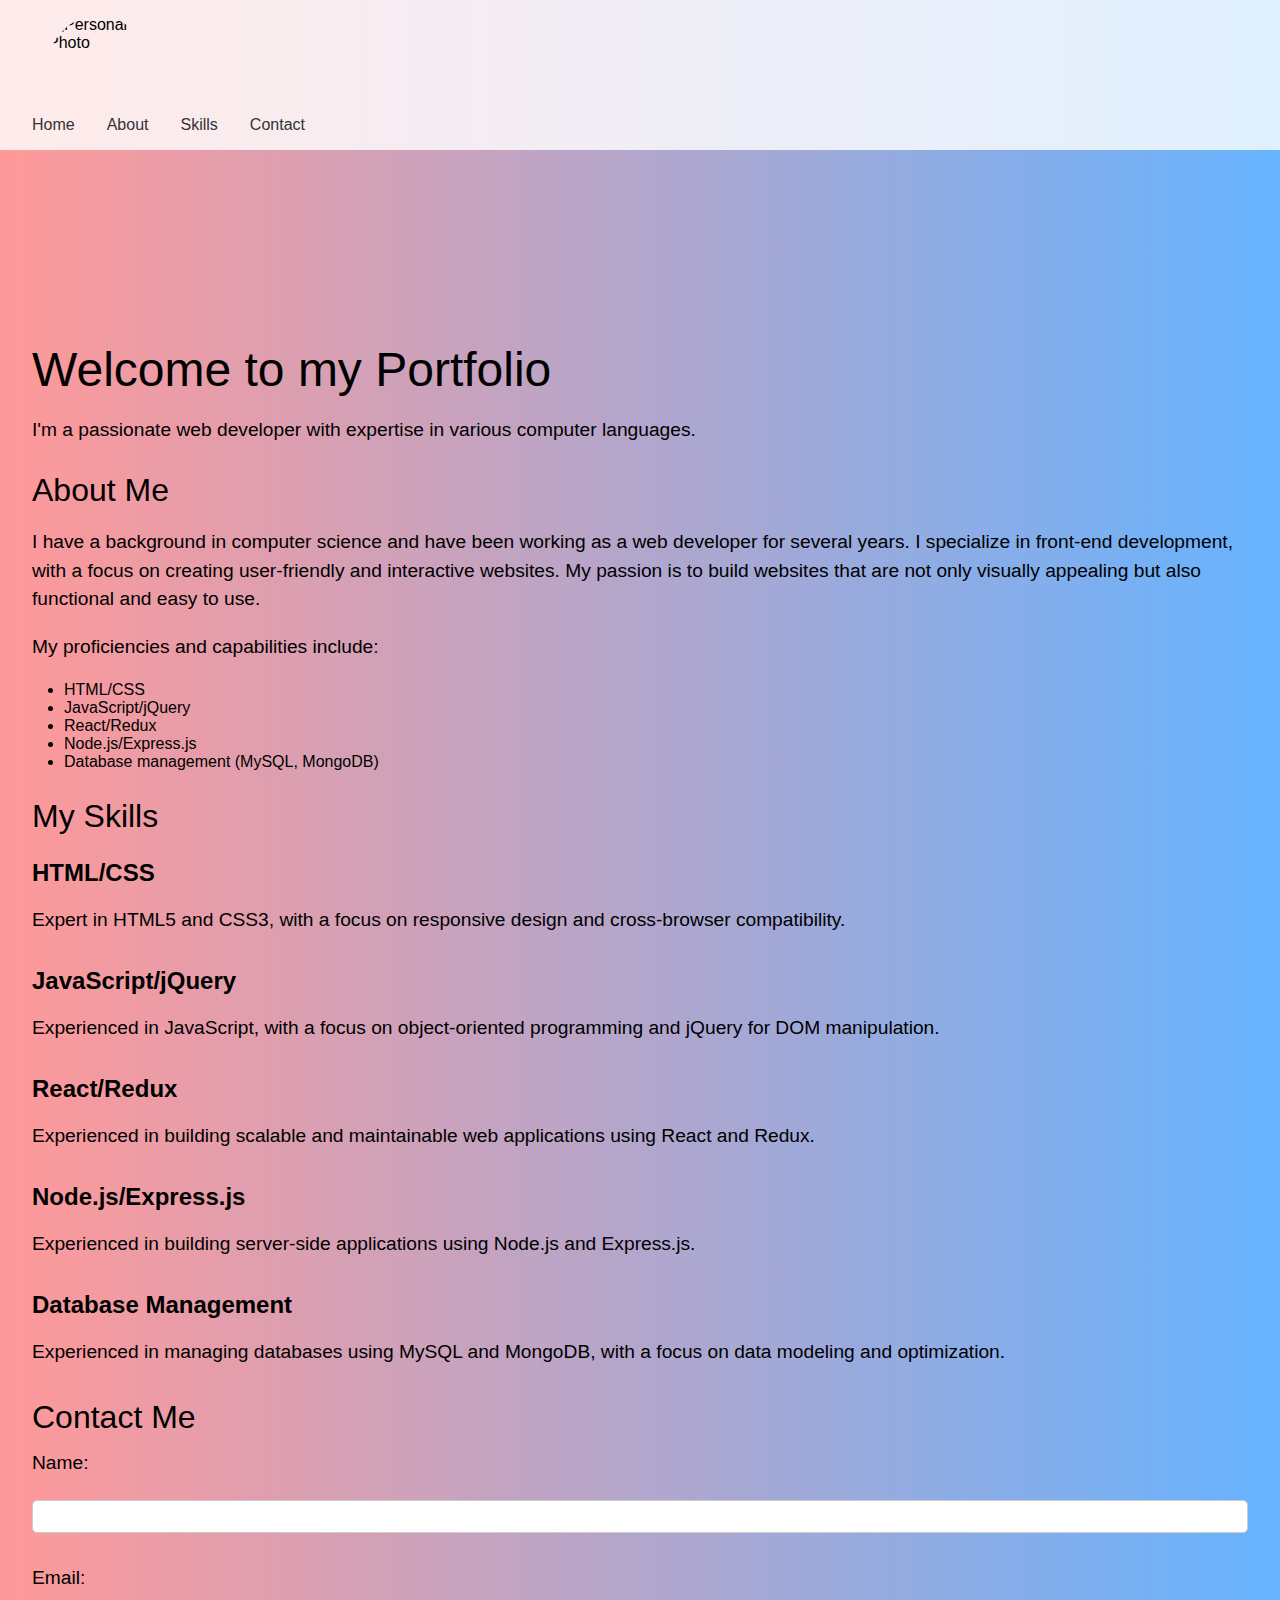
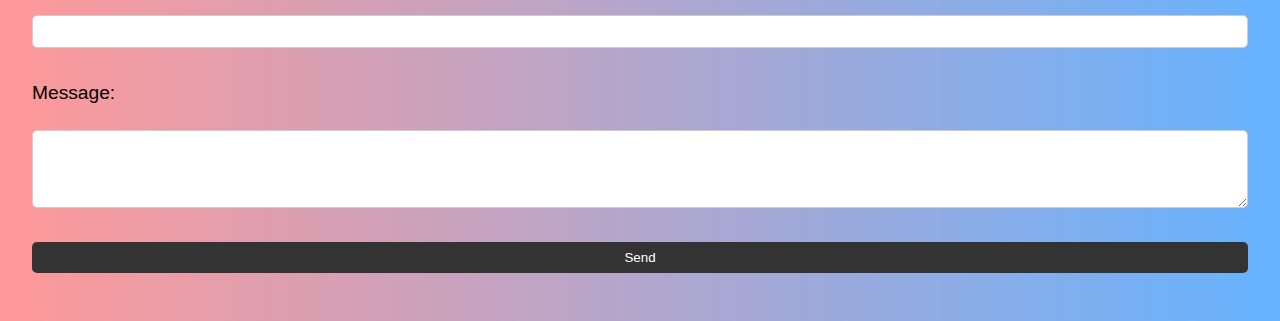
==== index.html @ 76483cc2 "Add files via upload" ====
<!-- <!DOCTYPE html>
<html lang="en">
<head>
    <meta charset="UTF-8">
    <meta name="viewport" content="width=device-width, initial-scale=1.0">
    <link rel="stylesheet" href="styles.css">
    <title>Portfolio</title>
</head>
<body>
    <header>
        <nav>
            <ul>
                <li><a href="#about">About</a></li>
                <li><a href="#portfolio">Portfolio</a></li>
                <li><a href="#skills">Skills</a></li>
                <li><a href="#contact">Contact</a></li>
            </ul>
        </nav>
    </header>
    <main>
        <section id="about">
            <h1>About Me</h1>
            <p>Hi, I'm Udita Singla, a software developer with a passion for creating visually appealing and user-friendly websites. I have experience in HTML, CSS, and JavaScript, and I'm always eager to learn new technologies.</p>
        </section>
        <section id="portfolio">
            <h1>Portfolio</h1>
            <div class="project">
                <img src="project1.jpg" alt="Project 1">
                <h2>Project 1</h2>
                <p>Description or case study for Project 1.</p>
            </div>
            <div class="project">
                <img src="project2.jpg" alt="Project 2">
                <h2>Project 2</h2>
                <p>Description or case study for Project 2.</p>
            </div>
            <div class="project">
                <img src="project3.jpg" alt="Project 3">
                <h2>Project 3</h2>
                <p>Description or case study for Project 3.</p>
            </div>
        </section>
        <section id="skills">
            <h1>Skills</h1>
            <ul>
                <li>HTML</li>
                <li>CSS</li>
                <li>JavaScript</li>
                <li>React</li>
                <li>Node.js</li>
            </ul>
        </section>
        <section id="contact">
            <h1>Contact</h1>
            <p>If you'd like to get in touch, feel free to send me an email singlaudita8@gmail.com or connect with me on LinkedIn.</p>
            <ul>
                <li><a href="mailto:john.doe@example.com">Email</a></li>
                <li><a href="https://www.linkedin.com/in/johndoe/">LinkedIn</a></li>
            </ul>
        </section>
    </main>
    <script src="scripts.js"></script>
</body>
</html> -->

<!DOCTYPE html>
<html lang="en">
<head>
    <meta charset="UTF-8">
    <meta name="viewport" content="width=device-width, initial-scale=1.0">
    <link rel="stylesheet" href="styles.css">
    <title>Portfolio</title>
</head>
<body>
    <header>
        <nav>
            <div class="logo">
                <img src="personal-photo.jpg" alt="Personal Photo">
            </div>
            <ul>
                <li><a href="#home">Home</a></li>
                <li><a href="#about">About</a></li>
                <li><a href="#skills">Skills</a></li>
                <li><a href="#contact">Contact</a></li>
            </ul>
        </nav>
    </header>
    <main>
        <section id="home">
            <h1>Welcome to my Portfolio</h1>
            <p>I'm a passionate web developer with expertise in various computer languages.</p>
        </section>
        <section id="about">
            <h2>About Me</h2>
            <p>I have a background in computer science and have been working as a web developer for several years. I specialize in front-end development, with a focus on creating user-friendly and interactive websites. My passion is to build websites that are not only visually appealing but also functional and easy to use.</p>
            <p>My proficiencies and capabilities include:</p>
            <ul>
                <li>HTML/CSS</li>
                <li>JavaScript/jQuery</li>
                <li>React/Redux</li>
                <li>Node.js/Express.js</li>
                <li>Database management (MySQL, MongoDB)</li>
            </ul>
        </section>
        <section id="skills">
            <h2>My Skills</h2>
            <div class="skill">
                <h3>HTML/CSS</h3>
                <p>Expert in HTML5 and CSS3, with a focus on responsive design and cross-browser compatibility.</p>
            </div>
            <div class="skill">
                <h3>JavaScript/jQuery</h3>
                <p>Experienced in JavaScript, with a focus on object-oriented programming and jQuery for DOM manipulation.</p>
            </div>
            <div class="skill">
                <h3>React/Redux</h3>
                <p>Experienced in building scalable and maintainable web applications using React and Redux.</p>
            </div>
            <div class="skill">
                <h3>Node.js/Express.js</h3>
                <p>Experienced in building server-side applications using Node.js and Express.js.</p>
            </div>
            <div class="skill">
                <h3>Database Management</h3>
                <p>Experienced in managing databases using MySQL and MongoDB, with a focus on data modeling and optimization.</p>
            </div>
        </section>
        <section id="contact">
            <h2>Contact Me</h2>
            <form action="mailto:youremail@example.com" method="post" enctype="text/plain">
                <label for="name">Name:</label><br>
                <input type="text" id="name" name="name" required><br>
                <label for="email">Email:</label><br>
                <input type="email" id="email" name="email" required><br>
                <label for="message">Message:</label><br>
                <textarea id="message" name="message" rows="4" cols="50" required></textarea><br>
                <input type="submit" value="Send">
            </form>
        </section>
    </main>
</body>
</html>

<!-- <!DOCTYPE html>
<html lang="en">
<head>
    <meta charset="UTF-8">
    <meta name="viewport" content="width=device-width, initial-scale=1.0">
    <link rel="stylesheet" href="styles.css">
    <title>Jigar Sable</title>
</head>
<body>
    <header>
        <div class="logo">
            <img src="jigar-sable.png" alt="Jigar Sable logo">
        </div>
        <nav>
            <ul>
                <li><a href="#home">Home</a></li>
                <li><a href="#about">About Me</a></li>
                <li><a href="#skills">Skills</a></li>
                <li><a href="#education">Education</a></li>
                <li><a href="#work">Work Experience</a></li>
                <li><a href="#contact">Contact</a></li>
            </ul>
        </nav>
    </header>
    <main>
        <section id="home">
            <h1>Hi There,</h1>
            <p>I'm Jigar Sable</p>
            <p>I Am Into Web Development</p>
        </section>
        <section id="about">
            <h2>About Me</h2>
            <p>I am a passionate web developer with a strong background in HTML, CSS, and JavaScript. I have experience building responsive and user-friendly websites for various clients.</p>
        </section>
        <section id="skills">
            <h2>Skills</h2>
            <ul>
                <li>HTML</li>
                <li>CSS</li>
                <li>JavaScript</li>
                <li>Responsive Design</li>
                <li>User Experience</li>
            </ul>
        </section>
        <section id="education">
            <h2>Education</h2>
            <p>Bachelor of Science in Computer Science, XYZ University</p>
        </section>
        <section id="work">
            <h2>Work Experience</h2>
            <p>Web Developer, ABC Company (2018-present)</p>
            <p>Freelance Web Developer (2016-2018)</p>
        </section>
        <section id="contact">
            <h2>Contact</h2>
            <p>Email: jigar.sable@gmail.com</p>
            <p>LinkedIn: linkedin.com/in/jigar-sable</p>
            <p>GitHub: github.com/jigarsable</p>
        </section>
    </main>
    <script src="scripts.js"></script>
</body>
</html> -->
---- styles.css ----
/* body {
    font-family: Arial, sans-serif;
    line-height: 1.6;
}

header {
    background-color: #333;
    padding: 1rem;
}

nav ul {
    list-style-type: none;
    padding: 0;
}

nav ul li {
    display: inline;
    margin-right: 1rem;
}

nav ul li a {
    color: white;
    text-decoration: none;
}

main {
    padding: 2rem;
}

h1 {
    font-size: 2rem;
}

.project {
    display: inline-block;
    margin: 1rem;
    padding: 1rem;
    border: 1px solid #333;
    border-radius: 5px;
    width: 300px;
}

.project img {
    width: 100%;
    height: auto;
}

.project h2 {
    font-size: 1.5rem;
    margin-top: 0.5rem;
}

.project p {
    margin-top: 0.5rem;
}

#skills ul {
    list-style-type: none;
    padding: 0;
}

#skills li {
    margin-bottom: 0.5rem;
}

#contact {
    margin-top: 2rem;
}

#contact ul {
    list-style-type: none;
    padding: 0;
}

#contact li {
    margin-bottom: 1rem;
}

#contact a {
    text-decoration: none;
}

@media screen and (max-width: 600px) {
    .project {
        width: 100%;
    }
} */
/* * {
    box-sizing: border-box;
}

body {
    margin: 0;
    font-family: Arial, sans-serif;
    background: linear-gradient(to right, #99fcff2f, #66b3ff);
}

header {
    background-color: rgba(76, 196, 150, 0.425);
    position: fixed;
    top: 0;
    left: 0;
    width: 100%;
    z-index: 100;
    display: flex;
    justify-content: space-between;
    align-items: center;
    padding: 1rem;
}

header .logo {
    width: 100px;
    height: 100px;
    border-radius: 50%;
    overflow: hidden;
    margin-left: 2rem;
}

header img {
    width: 100%;
    height: 100%;
    object-fit: cover;
}

header ul {
    display: flex;
    list-style-type: none;
    margin: 0;
    padding: 0;
}

header li {
    margin: 0 1rem;
}

header a {
    text-decoration: none;
    color: #333;
}

main {
    padding: 10rem 2rem 2rem 2rem;
}

main h1,
main h2 {
    font-weight: normal;
}

main h1 {
    font-size: 3rem;
    margin-bottom: 1rem;
}

main h2 {
    font-size: 2rem;
    margin-bottom: 1rem;
}

main p {
    font-size: 1.2rem;
    line-height: 1.5;
}

main ul {
    list-style-type: disc;
    padding-left: 2rem;
}

main .skill {
    margin-bottom: 2rem;
}

main .skill h3 {
    font-size: 1.5rem;
    margin-bottom: 0.5rem;
}

main form {
    display: flex;
    flex-direction: column;
}

main label {
    font-size: 1.2rem;
    margin-bottom: 0.5rem;
}

main input,
main textarea {
    padding: 0.5rem;
    border: 1px solid #ccc;
    border-radius: 5px;
    margin-bottom: 1rem;
}

main input[type="submit"] {
    background-color: #333;
    color: #fff;
    padding: 0.5rem;
    border: none;
    border-radius: 5px;
    cursor: pointer;
}

main input[type="submit"]:hover {
    background-color: #444;
}

@media screen and (max-width: 768px) {
    header {
        flex-direction: column;
        align-items: center;
    }

    header .logo {
        margin: 0;
    }

    header ul {
        flex-direction: column;
        margin-top: 1rem;
    }

    header li {
        margin: 0.5rem 0;
    }

    main {
        padding: 5rem 1rem 1rem 1rem;
    }

    main h1 {
        font-size: 2rem;
    }

    main h2 {
        font-size: 1.5rem;
    }
} */

* {
    box-sizing: border-box;
}

body {
    font-family: Arial, sans-serif;
    margin: 0;
    padding: 0;
    background: linear-gradient(to right, #ff9999, #66b3ff);
}

header {
    background-color: rgba(255, 255, 255, 0.8);
    display: flex;
    justify-content: space-between;
    align-items: center;
    padding: 1rem;
}

header .logo {
    width: 100px;
    height: 100px;
    border-radius: 50%;
    overflow: hidden;
    margin-left: 2rem;
}

header img {
    width: 100%;
    height: 100%;
    object-fit: cover;
}

header nav ul {
    display: flex;
    list-style-type: none;
    margin: 0;
    padding: 0;
}

header li {
    margin: 0 1rem;
}

header a {
    text-decoration: none;
    color: #333;
}

main {
    padding: 10rem 2rem 2rem 2rem;
}

main h1,
main h2 {
    font-weight: normal;
}

main h1 {
    font-size: 3rem;
    margin-bottom: 1rem;
}

main h2 {
    font-size: 2rem;
    margin-bottom: 1rem;
}

main p {
    font-size: 1.2rem;
    line-height: 1.5;
}

main ul {
    list-style-type: disc;
    padding-left: 2rem;
}

main .skill {
    margin-bottom: 2rem;
}

main .skill h3 {
    font-size: 1.5rem;
    margin-bottom: 0.5rem;
}

main form {
    display: flex;
    flex-direction: column;
}

main label {
    font-size: 1.2rem;
    margin-bottom: 0.5rem;
}

main input,
main textarea {
    padding: 0.5rem;
    border: 1px solid #ccc;
    border-radius: 5px;
    margin-bottom: 1rem;
}

main input[type="submit"] {
    background-color: #333;
    color: #fff;
    padding: 0.5rem;
    border: none;
    border-radius: 5px;
    cursor: pointer;
}

main input[type="submit"]:hover {
    background-color: #444;
}

@media screen and (max-width: 768px) {
    header {
        flex-direction: column;
        align-items: center;
    }

    header .logo {
        margin: 0;
    }

    header ul {
        flex-direction: column;
        margin-top: 1rem;
    }

    header li {
        margin: 0.5rem 0;
    }

    main {
        padding: 5rem 1rem 1rem 1rem;
    }

    main h1 {
        font-size: 2rem;
    }

    main h2 {
        font-size: 1.5rem;
    }
}
---- styles.css ----
/* body {
    font-family: Arial, sans-serif;
    line-height: 1.6;
}

header {
    background-color: #333;
    padding: 1rem;
}

nav ul {
    list-style-type: none;
    padding: 0;
}

nav ul li {
    display: inline;
    margin-right: 1rem;
}

nav ul li a {
    color: white;
    text-decoration: none;
}

main {
    padding: 2rem;
}

h1 {
    font-size: 2rem;
}

.project {
    display: inline-block;
    margin: 1rem;
    padding: 1rem;
    border: 1px solid #333;
    border-radius: 5px;
    width: 300px;
}

.project img {
    width: 100%;
    height: auto;
}

.project h2 {
    font-size: 1.5rem;
    margin-top: 0.5rem;
}

.project p {
    margin-top: 0.5rem;
}

#skills ul {
    list-style-type: none;
    padding: 0;
}

#skills li {
    margin-bottom: 0.5rem;
}

#contact {
    margin-top: 2rem;
}

#contact ul {
    list-style-type: none;
    padding: 0;
}

#contact li {
    margin-bottom: 1rem;
}

#contact a {
    text-decoration: none;
}

@media screen and (max-width: 600px) {
    .project {
        width: 100%;
    }
} */
/* * {
    box-sizing: border-box;
}

body {
    margin: 0;
    font-family: Arial, sans-serif;
    background: linear-gradient(to right, #99fcff2f, #66b3ff);
}

header {
    background-color: rgba(76, 196, 150, 0.425);
    position: fixed;
    top: 0;
    left: 0;
    width: 100%;
    z-index: 100;
    display: flex;
    justify-content: space-between;
    align-items: center;
    padding: 1rem;
}

header .logo {
    width: 100px;
    height: 100px;
    border-radius: 50%;
    overflow: hidden;
    margin-left: 2rem;
}

header img {
    width: 100%;
    height: 100%;
    object-fit: cover;
}

header ul {
    display: flex;
    list-style-type: none;
    margin: 0;
    padding: 0;
}

header li {
    margin: 0 1rem;
}

header a {
    text-decoration: none;
    color: #333;
}

main {
    padding: 10rem 2rem 2rem 2rem;
}

main h1,
main h2 {
    font-weight: normal;
}

main h1 {
    font-size: 3rem;
    margin-bottom: 1rem;
}

main h2 {
    font-size: 2rem;
    margin-bottom: 1rem;
}

main p {
    font-size: 1.2rem;
    line-height: 1.5;
}

main ul {
    list-style-type: disc;
    padding-left: 2rem;
}

main .skill {
    margin-bottom: 2rem;
}

main .skill h3 {
    font-size: 1.5rem;
    margin-bottom: 0.5rem;
}

main form {
    display: flex;
    flex-direction: column;
}

main label {
    font-size: 1.2rem;
    margin-bottom: 0.5rem;
}

main input,
main textarea {
    padding: 0.5rem;
    border: 1px solid #ccc;
    border-radius: 5px;
    margin-bottom: 1rem;
}

main input[type="submit"] {
    background-color: #333;
    color: #fff;
    padding: 0.5rem;
    border: none;
    border-radius: 5px;
    cursor: pointer;
}

main input[type="submit"]:hover {
    background-color: #444;
}

@media screen and (max-width: 768px) {
    header {
        flex-direction: column;
        align-items: center;
    }

    header .logo {
        margin: 0;
    }

    header ul {
        flex-direction: column;
        margin-top: 1rem;
    }

    header li {
        margin: 0.5rem 0;
    }

    main {
        padding: 5rem 1rem 1rem 1rem;
    }

    main h1 {
        font-size: 2rem;
    }

    main h2 {
        font-size: 1.5rem;
    }
} */

* {
    box-sizing: border-box;
}

body {
    font-family: Arial, sans-serif;
    margin: 0;
    padding: 0;
    background: linear-gradient(to right, #ff9999, #66b3ff);
}

header {
    background-color: rgba(255, 255, 255, 0.8);
    display: flex;
    justify-content: space-between;
    align-items: center;
    padding: 1rem;
}

header .logo {
    width: 100px;
    height: 100px;
    border-radius: 50%;
    overflow: hidden;
    margin-left: 2rem;
}

header img {
    width: 100%;
    height: 100%;
    object-fit: cover;
}

header nav ul {
    display: flex;
    list-style-type: none;
    margin: 0;
    padding: 0;
}

header li {
    margin: 0 1rem;
}

header a {
    text-decoration: none;
    color: #333;
}

main {
    padding: 10rem 2rem 2rem 2rem;
}

main h1,
main h2 {
    font-weight: normal;
}

main h1 {
    font-size: 3rem;
    margin-bottom: 1rem;
}

main h2 {
    font-size: 2rem;
    margin-bottom: 1rem;
}

main p {
    font-size: 1.2rem;
    line-height: 1.5;
}

main ul {
    list-style-type: disc;
    padding-left: 2rem;
}

main .skill {
    margin-bottom: 2rem;
}

main .skill h3 {
    font-size: 1.5rem;
    margin-bottom: 0.5rem;
}

main form {
    display: flex;
    flex-direction: column;
}

main label {
    font-size: 1.2rem;
    margin-bottom: 0.5rem;
}

main input,
main textarea {
    padding: 0.5rem;
    border: 1px solid #ccc;
    border-radius: 5px;
    margin-bottom: 1rem;
}

main input[type="submit"] {
    background-color: #333;
    color: #fff;
    padding: 0.5rem;
    border: none;
    border-radius: 5px;
    cursor: pointer;
}

main input[type="submit"]:hover {
    background-color: #444;
}

@media screen and (max-width: 768px) {
    header {
        flex-direction: column;
        align-items: center;
    }

    header .logo {
        margin: 0;
    }

    header ul {
        flex-direction: column;
        margin-top: 1rem;
    }

    header li {
        margin: 0.5rem 0;
    }

    main {
        padding: 5rem 1rem 1rem 1rem;
    }

    main h1 {
        font-size: 2rem;
    }

    main h2 {
        font-size: 1.5rem;
    }
}
---- styles.css ----
/* body {
    font-family: Arial, sans-serif;
    line-height: 1.6;
}

header {
    background-color: #333;
    padding: 1rem;
}

nav ul {
    list-style-type: none;
    padding: 0;
}

nav ul li {
    display: inline;
    margin-right: 1rem;
}

nav ul li a {
    color: white;
    text-decoration: none;
}

main {
    padding: 2rem;
}

h1 {
    font-size: 2rem;
}

.project {
    display: inline-block;
    margin: 1rem;
    padding: 1rem;
    border: 1px solid #333;
    border-radius: 5px;
    width: 300px;
}

.project img {
    width: 100%;
    height: auto;
}

.project h2 {
    font-size: 1.5rem;
    margin-top: 0.5rem;
}

.project p {
    margin-top: 0.5rem;
}

#skills ul {
    list-style-type: none;
    padding: 0;
}

#skills li {
    margin-bottom: 0.5rem;
}

#contact {
    margin-top: 2rem;
}

#contact ul {
    list-style-type: none;
    padding: 0;
}

#contact li {
    margin-bottom: 1rem;
}

#contact a {
    text-decoration: none;
}

@media screen and (max-width: 600px) {
    .project {
        width: 100%;
    }
} */
/* * {
    box-sizing: border-box;
}

body {
    margin: 0;
    font-family: Arial, sans-serif;
    background: linear-gradient(to right, #99fcff2f, #66b3ff);
}

header {
    background-color: rgba(76, 196, 150, 0.425);
    position: fixed;
    top: 0;
    left: 0;
    width: 100%;
    z-index: 100;
    display: flex;
    justify-content: space-between;
    align-items: center;
    padding: 1rem;
}

header .logo {
    width: 100px;
    height: 100px;
    border-radius: 50%;
    overflow: hidden;
    margin-left: 2rem;
}

header img {
    width: 100%;
    height: 100%;
    object-fit: cover;
}

header ul {
    display: flex;
    list-style-type: none;
    margin: 0;
    padding: 0;
}

header li {
    margin: 0 1rem;
}

header a {
    text-decoration: none;
    color: #333;
}

main {
    padding: 10rem 2rem 2rem 2rem;
}

main h1,
main h2 {
    font-weight: normal;
}

main h1 {
    font-size: 3rem;
    margin-bottom: 1rem;
}

main h2 {
    font-size: 2rem;
    margin-bottom: 1rem;
}

main p {
    font-size: 1.2rem;
    line-height: 1.5;
}

main ul {
    list-style-type: disc;
    padding-left: 2rem;
}

main .skill {
    margin-bottom: 2rem;
}

main .skill h3 {
    font-size: 1.5rem;
    margin-bottom: 0.5rem;
}

main form {
    display: flex;
    flex-direction: column;
}

main label {
    font-size: 1.2rem;
    margin-bottom: 0.5rem;
}

main input,
main textarea {
    padding: 0.5rem;
    border: 1px solid #ccc;
    border-radius: 5px;
    margin-bottom: 1rem;
}

main input[type="submit"] {
    background-color: #333;
    color: #fff;
    padding: 0.5rem;
    border: none;
    border-radius: 5px;
    cursor: pointer;
}

main input[type="submit"]:hover {
    background-color: #444;
}

@media screen and (max-width: 768px) {
    header {
        flex-direction: column;
        align-items: center;
    }

    header .logo {
        margin: 0;
    }

    header ul {
        flex-direction: column;
        margin-top: 1rem;
    }

    header li {
        margin: 0.5rem 0;
    }

    main {
        padding: 5rem 1rem 1rem 1rem;
    }

    main h1 {
        font-size: 2rem;
    }

    main h2 {
        font-size: 1.5rem;
    }
} */

* {
    box-sizing: border-box;
}

body {
    font-family: Arial, sans-serif;
    margin: 0;
    padding: 0;
    background: linear-gradient(to right, #ff9999, #66b3ff);
}

header {
    background-color: rgba(255, 255, 255, 0.8);
    display: flex;
    justify-content: space-between;
    align-items: center;
    padding: 1rem;
}

header .logo {
    width: 100px;
    height: 100px;
    border-radius: 50%;
    overflow: hidden;
    margin-left: 2rem;
}

header img {
    width: 100%;
    height: 100%;
    object-fit: cover;
}

header nav ul {
    display: flex;
    list-style-type: none;
    margin: 0;
    padding: 0;
}

header li {
    margin: 0 1rem;
}

header a {
    text-decoration: none;
    color: #333;
}

main {
    padding: 10rem 2rem 2rem 2rem;
}

main h1,
main h2 {
    font-weight: normal;
}

main h1 {
    font-size: 3rem;
    margin-bottom: 1rem;
}

main h2 {
    font-size: 2rem;
    margin-bottom: 1rem;
}

main p {
    font-size: 1.2rem;
    line-height: 1.5;
}

main ul {
    list-style-type: disc;
    padding-left: 2rem;
}

main .skill {
    margin-bottom: 2rem;
}

main .skill h3 {
    font-size: 1.5rem;
    margin-bottom: 0.5rem;
}

main form {
    display: flex;
    flex-direction: column;
}

main label {
    font-size: 1.2rem;
    margin-bottom: 0.5rem;
}

main input,
main textarea {
    padding: 0.5rem;
    border: 1px solid #ccc;
    border-radius: 5px;
    margin-bottom: 1rem;
}

main input[type="submit"] {
    background-color: #333;
    color: #fff;
    padding: 0.5rem;
    border: none;
    border-radius: 5px;
    cursor: pointer;
}

main input[type="submit"]:hover {
    background-color: #444;
}

@media screen and (max-width: 768px) {
    header {
        flex-direction: column;
        align-items: center;
    }

    header .logo {
        margin: 0;
    }

    header ul {
        flex-direction: column;
        margin-top: 1rem;
    }

    header li {
        margin: 0.5rem 0;
    }

    main {
        padding: 5rem 1rem 1rem 1rem;
    }

    main h1 {
        font-size: 2rem;
    }

    main h2 {
        font-size: 1.5rem;
    }
}
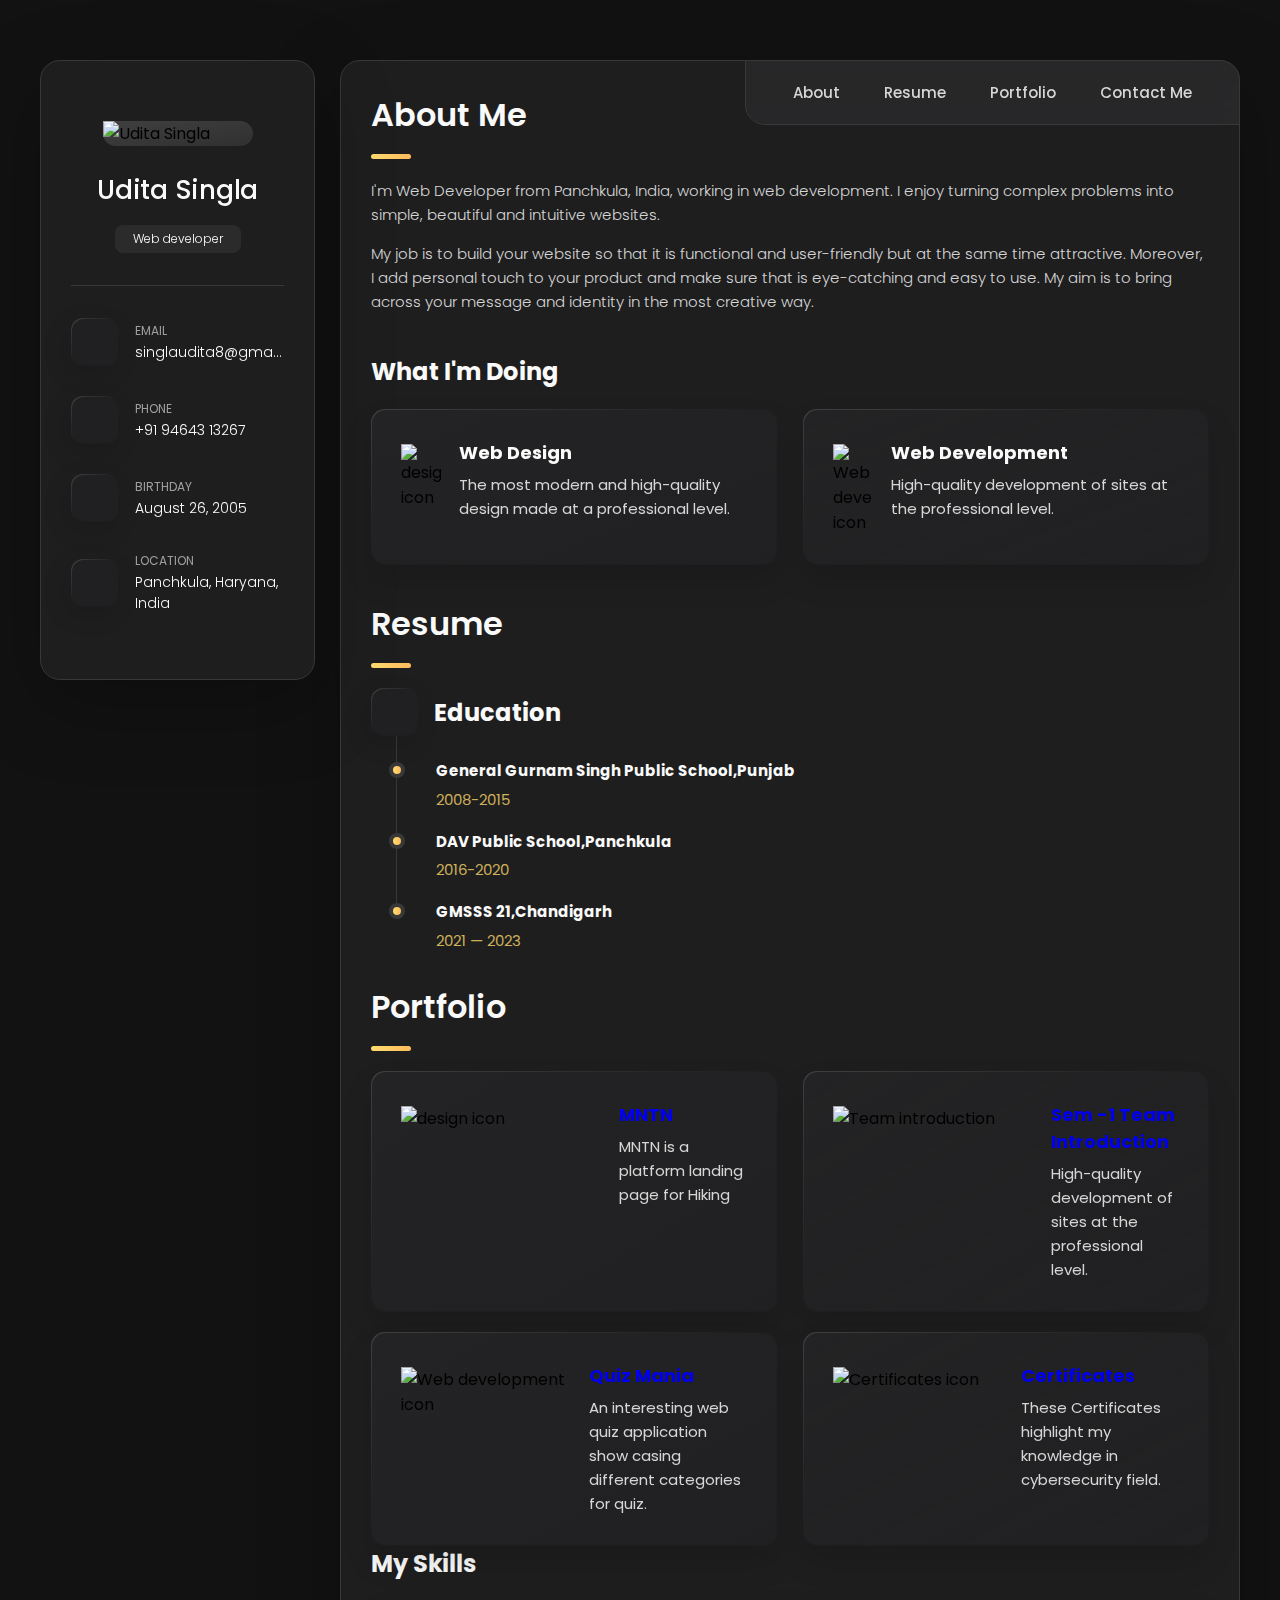
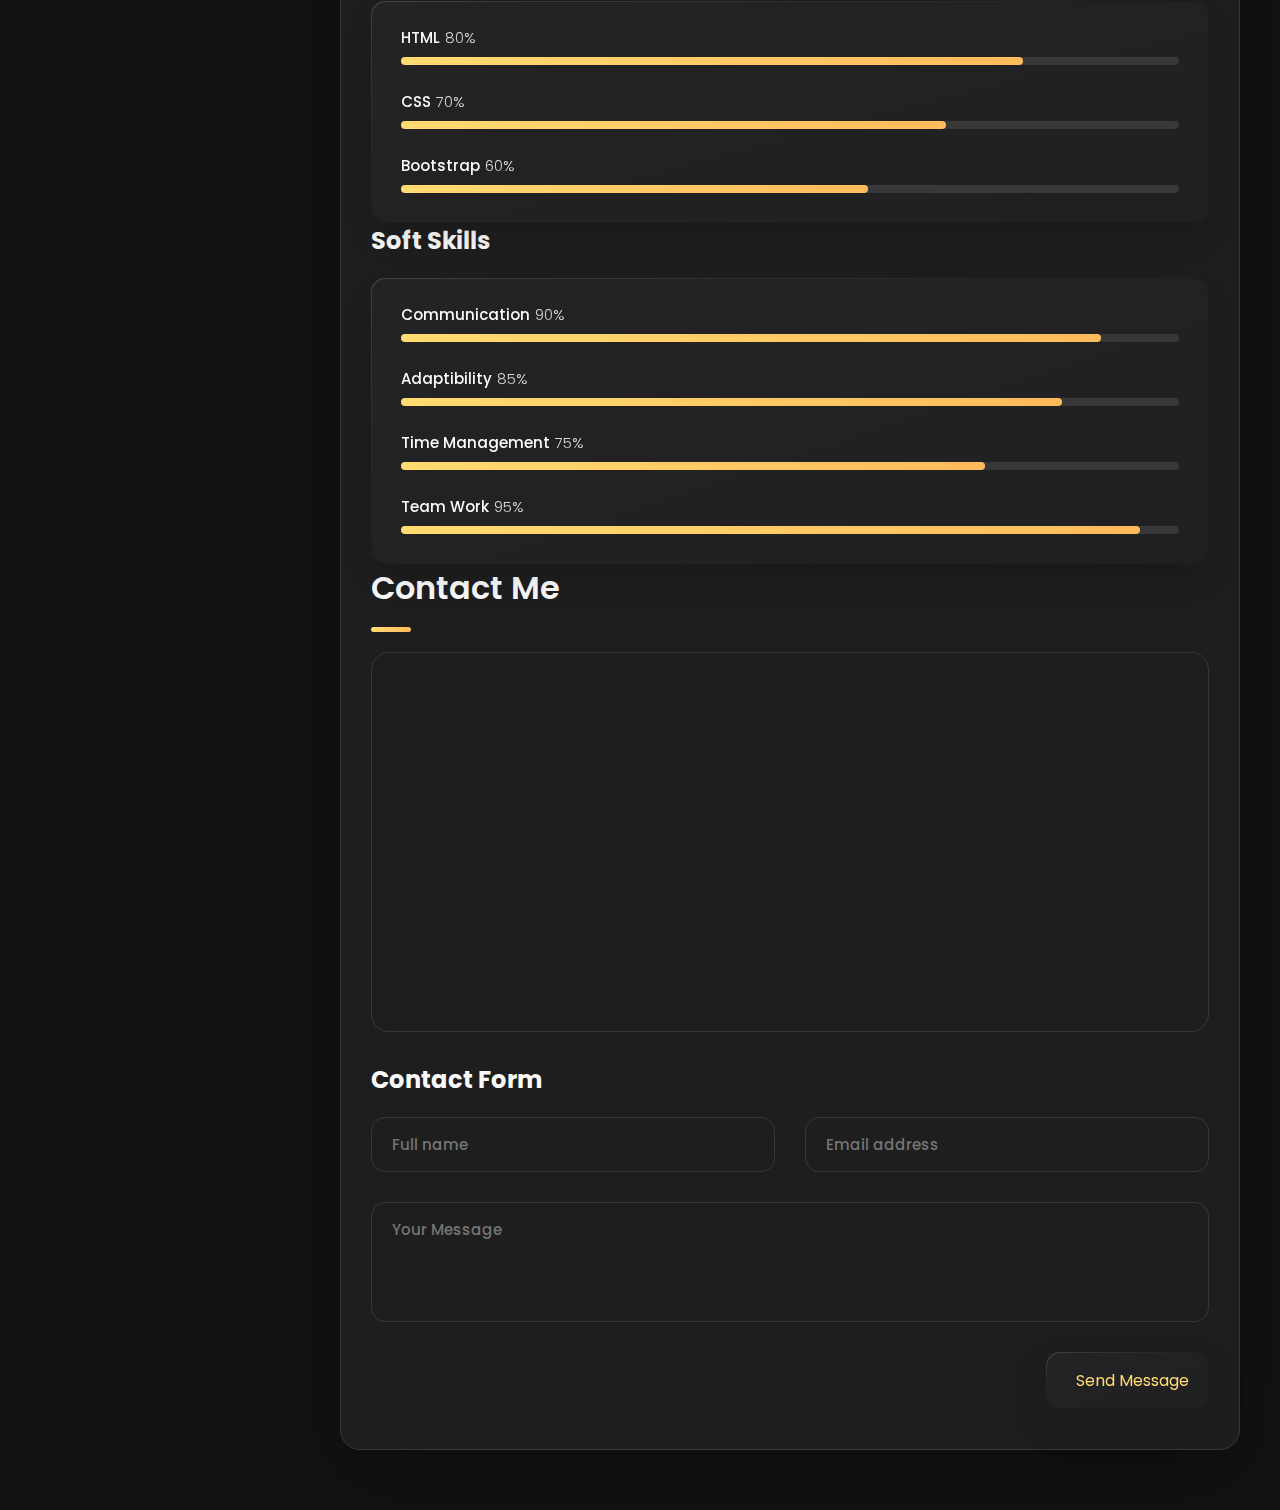
==== commit 35431b98: "Add files via upload" ====
--- a/index.html
+++ b/index.html
@@ -1,206 +1,584 @@
-<!-- <!DOCTYPE html>
+<!DOCTYPE html>
 <html lang="en">
+
 <head>
-    <meta charset="UTF-8">
-    <meta name="viewport" content="width=device-width, initial-scale=1.0">
-    <link rel="stylesheet" href="styles.css">
-    <title>Portfolio</title>
+  <meta charset="UTF-8">
+  <meta http-equiv="X-UA-Compatible" content="IE=edge">
+  <meta name="viewport" content="width=device-width, initial-scale=1.0">
+  <title>Personal Portfolio</title>
+
+  <!--
+    - favicon
+  -->
+  <link rel="shortcut icon" href="./assets/images/logo.ico" type="image/x-icon">
+
+  <!--
+    - custom css link
+  -->
+  <link rel="stylesheet" href="style.css">
+
+  <!--
+    - google font link
+  -->
+  <link rel="preconnect" href="https://fonts.googleapis.com">
+  <link rel="preconnect" href="https://fonts.gstatic.com" crossorigin>
+  <link href="https://fonts.googleapis.com/css2?family=Poppins:wght@300;400;500;600&display=swap" rel="stylesheet">
 </head>
+
 <body>
-    <header>
-        <nav>
-            <ul>
-                <li><a href="#about">About</a></li>
-                <li><a href="#portfolio">Portfolio</a></li>
-                <li><a href="#skills">Skills</a></li>
-                <li><a href="#contact">Contact</a></li>
-            </ul>
-        </nav>
-    </header>
-    <main>
-        <section id="about">
-            <h1>About Me</h1>
-            <p>Hi, I'm Udita Singla, a software developer with a passion for creating visually appealing and user-friendly websites. I have experience in HTML, CSS, and JavaScript, and I'm always eager to learn new technologies.</p>
+
+  <!--
+    - #MAIN
+  -->
+
+  <main>
+
+    <!--
+      - #SIDEBAR
+    -->
+
+    <aside class="sidebar" data-sidebar>
+
+      <div class="sidebar-info">
+
+        <figure class="avatar-box">
+          <img src="https://t3.ftcdn.net/jpg/06/17/13/26/360_F_617132669_YptvM7fIuczaUbYYpMe3VTLimwZwzlWf.jpg" alt="Udita Singla" width="80">
+        </figure>
+
+        <div class="info-content">
+          <h1 class="name" title="Udita Singla">Udita Singla</h1>
+
+          <p class="title">Web developer</p>
+        </div>
+
+        <button class="info_more-btn" data-sidebar-btn>
+          <span>Show Contacts</span>
+
+          <ion-icon name="chevron-down"></ion-icon>
+        </button>
+
+      </div>
+
+      <div class="sidebar-info_more">
+
+        <div class="separator"></div>
+
+        <ul class="contacts-list">
+
+          <li class="contact-item">
+
+            <div class="icon-box">
+              <ion-icon name="mail-outline"></ion-icon>
+            </div>
+
+            <div class="contact-info">
+              <p class="contact-title">Email</p>
+
+              <a href="mailto:richard@example.com" class="contact-link">singlaudita8@gmail.com</a>
+            </div>
+
+          </li>
+
+          <li class="contact-item">
+
+            <div class="icon-box">
+              <ion-icon name="phone-portrait-outline"></ion-icon>
+            </div>
+
+            <div class="contact-info">
+              <p class="contact-title">Phone</p>
+
+              <a href="tel:+91 9464313267" class="contact-link">+91 94643 13267</a>
+            </div>
+
+          </li>
+
+          <li class="contact-item">
+
+            <div class="icon-box">
+              <ion-icon name="calendar-outline"></ion-icon>
+            </div>
+
+            <div class="contact-info">
+              <p class="contact-title">Birthday</p>
+
+              <time datetime="1982-06-23">August 26, 2005</time>
+            </div>
+
+          </li>
+
+          <li class="contact-item">
+
+            <div class="icon-box">
+              <ion-icon name="location-outline"></ion-icon>
+            </div>
+
+            <div class="contact-info">
+              <p class="contact-title">Location</p>
+
+              <address>Panchkula, Haryana, India</address>
+            </div>
+
+          </li>
+
+        </ul>
+
+        <div class="separator"></div>
+
+        <ul class="social-list">
+
+          <li class="social-item">
+            <a href="#" class="https://www.linkedin.com/in/udita-singla-48b843248/" class="social-link">
+              <ion-icon name="logo-linkedin"></ion-icon>
+            </a>
+          </li>
+
+          <li class="social-item">
+            <a href="https://github.com/Udiita26" class="social-link">
+              <ion-icon name="logo-github"></ion-icon>
+            </a>
+          </li>
+
+          <li class="social-item">
+            <a href="#" class="https://www.instagram.com/singlaudita/" class="social-link">
+              <ion-icon name="logo-instagram"></ion-icon>
+            </a>
+          </li>
+
+        </ul>
+
+      </div>
+
+    </aside>
+
+
+
+
+
+    <!--
+      - #main-content
+    -->
+
+    <div class="main-content">
+
+      <!--
+        - #NAVBAR
+      -->
+
+      <nav class="navbar">
+
+        <ul class="navbar-list">
+
+          <li class="navbar-item">
+            <a href="#about"><button class="navbar-link "  data-nav-link active>About</button></a>
+          </li>
+
+          <li class="navbar-item">
+            <a href="#resume"><button class="navbar-link"  data-nav-link active>Resume</button></a>
+          </li>
+
+          <li class="navbar-item">
+            <a href="#portfolio"> <button class="navbar-link" data-nav-link active>Portfolio</button></a>
+          </li>
+
+          
+
+          <li class="navbar-item">
+           <a href="./contact.html" class="navbar-link" target="_blank" >Contact Me
+            
+            </a>
+
+          </li>
+
+        </ul>
+
+      </nav>
+
+
+
+
+
+      <!--
+        - #ABOUT
+      -->
+
+      <article class="about  active" data-page="about">
+
+        <header>
+          <h2 class="h2 article-title"  id="about">About me</h2>
+        </header>
+
+        <section class="about-text">
+          <p>
+
+            I'm Web Developer from Panchkula, India, working in web development. 
+            I enjoy 
+            turning complex problems into simple, beautiful and intuitive websites.
+
+
+          </p>
+
+          <p>
+            My job is to build your website so that it is functional and user-friendly but at the same time attractive.
+            Moreover, I
+            add personal touch to your product and make sure that is eye-catching and easy to use. My aim is to bring
+            across your
+            message and identity in the most creative way. 
+          </p>
         </section>
-        <section id="portfolio">
-            <h1>Portfolio</h1>
-            <div class="project">
-                <img src="project1.jpg" alt="Project 1">
-                <h2>Project 1</h2>
-                <p>Description or case study for Project 1.</p>
-            </div>
-            <div class="project">
-                <img src="project2.jpg" alt="Project 2">
-                <h2>Project 2</h2>
-                <p>Description or case study for Project 2.</p>
-            </div>
-            <div class="project">
-                <img src="project3.jpg" alt="Project 3">
-                <h2>Project 3</h2>
-                <p>Description or case study for Project 3.</p>
-            </div>
+
+
+        <!--
+          - service
+        -->
+
+        <section class="service">
+
+          <h3 class="h3 service-title">What i'm doing</h3>
+
+          <ul class="service-list">
+
+            <li class="service-item">
+
+              <div class="service-icon-box">
+                <img src="https://raw.githubusercontent.com/codewithsadee/vcard-personal-portfolio/c0d7270ebdbd35509e7d65fa5846449f94e2c81d/assets/images/icon-design.svg
+                " alt="design icon" width="40">
+              </div>
+
+              <div class="service-content-box">
+                <h4 class="h4 service-item-title">Web design</h4>
+
+                <p class="service-item-text">
+                  The most modern and high-quality design made at a professional level.
+                </p>
+              </div>
+
+            </li>
+
+            <li class="service-item">
+
+              <div class="service-icon-box">
+                <img src="https://raw.githubusercontent.com/codewithsadee/vcard-personal-portfolio/c0d7270ebdbd35509e7d65fa5846449f94e2c81d/assets/images/icon-dev.svg" alt="Web development icon" width="40">
+              </div>
+
+              <div class="service-content-box">
+                <h4 class="h4 service-item-title">Web development</h4>
+
+                <p class="service-item-text">
+                  High-quality development of sites at the professional level.
+                </p>
+              </div>
+
+            </li>
+
+         
+
+
+          </ul>
+
         </section>
-        <section id="skills">
-            <h1>Skills</h1>
-            <ul>
-                <li>HTML</li>
-                <li>CSS</li>
-                <li>JavaScript</li>
-                <li>React</li>
-                <li>Node.js</li>
+
+
+        <!-- Resume -->
+            <header>
+              <h2 class="h2 article-title" id="resume">Resume</h2>
+            </header>
+    
+            <section class="timeline" >
+    
+              <div class="title-wrapper">
+                <div class="icon-box">
+                  <ion-icon name="book-outline"></ion-icon>
+                </div>
+    
+                <h3 class="h3">Education</h3>
+              </div>
+    
+              <ol class="timeline-list">
+    
+                <li class="timeline-item">
+    
+                  <h4 class="h4 timeline-item-title">General Gurnam Singh Public School,Punjab
+                  </h4>
+    
+                  <span>2008-2015</span>
+    
+                  
+    
+                </li>
+    
+                <li class="timeline-item">
+    
+                  <h4 class="h4 timeline-item-title">DAV Public School,Panchkula
+                  </h4>
+    
+                  <span>2016-2020</span>
+    
+                
+    
+                </li>
+    
+                <li class="timeline-item">
+    
+                  <h4 class="h4 timeline-item-title">GMSSS 21,Chandigarh</h4>
+    
+                  <span>2021 — 2023</span>
+    
+                 
+    
+                </li>
+    
+              </ol>
+            </section> 
+    
+
+         
+            <header>
+              <h2 class="h2 article-title" id="portfolio">Portfolio</h2>
+            </header>
+          <ul class="service-list">
+
+            <li class="service-item">
+
+              <div class="service-icon-box">
+                <img src="https://www.creativefabrica.com/wp-content/uploads/2021/03/20/Mountain-logo-Design-Graphics-9785421-1.png" alt="design icon" width="200">
+              </div>
+
+              <div class="service-content-box">
+                <h4 class="h4 service-item-title"><a href="./projects/MNTN/MNTN.html">MNTN</a></h4>
+
+                <p class="service-item-text">
+                  MNTN is a platform landing page for Hiking
+                </p>
+              </div>
+
+            </li>
+
+            <li class="service-item">
+
+              <div class="service-icon-box">
+                <img src="https://media.istockphoto.com/id/1178358986/vector/meet-the-team-concept-diverse-business-men-women.jpg?s=612x612&w=0&k=20&c=uo3iuSSxYwjrAIePU5QrPMEEBYDo49xVJZOhWOV2Ej8=" alt="Team introduction" width="200">
+              </div>
+
+              <div class="service-content-box">
+                <h4 class="h4 service-item-title"><a href="./projects/fee project (1 sem)/home.html">sem -1 Team introduction</a></h4>
+
+                <p class="service-item-text">
+                  High-quality development of sites at the professional level.
+                </p>
+              </div>
+
+            </li>
+
+            <li class="service-item">
+
+              <div class="service-icon-box">
+                <img src="https://t4.ftcdn.net/jpg/03/32/68/71/360_F_332687153_gmsohq86koOEWFYlYSI3N6xzb1zIcG88.jpg" alt="Web development icon" width="170">
+              </div>
+
+              <div class="service-content-box">
+                <h4 class="h4 service-item-title"><a href="./projects/fee project (1 sem)/1stpg.html">Quiz mania</a></h4>
+
+                <p class="service-item-text">
+                  An interesting web quiz application show casing different categories for quiz.
+                </p>
+              </div>
+
+            </li>
+            <li class="service-item">
+
+              <div class="service-icon-box">
+                <img src="https://i.pinimg.com/originals/0f/7a/58/0f7a5869805a775d9c6d9a0c869aff44.png" alt="Certificates  icon" width="170">
+              </div>
+
+              <div class="service-content-box">
+                <h4 class="h4 service-item-title"><a href="certificates.pdf">Certificates</a></h4>
+
+                <p class="service-item-text">
+                  These Certificates highlight my knowledge in cybersecurity field.
+                </p>
+              </div>
+
+            </li>
+
+
+          </ul>
+
+        </section>
+
+      
+        <h3 class="h3 skills-title">My skills</h3>
+        <section class="skill">
+
+
+          <ul class="skills-list content-card">
+
+            <li class="skills-item">
+
+              <div class="title-wrapper">
+                <h5 class="h5">HTML</h5>
+                <data value="80">80%</data>
+              </div>
+
+              <div class="skill-progress-bg">
+                <div class="skill-progress-fill" style="width: 80%;"></div>
+              </div>
+
+            </li>
+
+            <li class="skills-item">
+
+              <div class="title-wrapper">
+                <h5 class="h5">CSS</h5>
+                <data value="70">70%</data>
+              </div>
+
+              <div class="skill-progress-bg">
+                <div class="skill-progress-fill" style="width: 70%;"></div>
+              </div>
+
+            </li>
+
+            <li class="skills-item">
+
+              <div class="title-wrapper">
+                <h5 class="h5">Bootstrap</h5>
+                <data value="90">60%</data>
+              </div>
+
+              <div class="skill-progress-bg">
+                <div class="skill-progress-fill" style="width: 60%;"></div>
+              </div>
+
+            </li>
             </ul>
         </section>
-        <section id="contact">
-            <h1>Contact</h1>
-            <p>If you'd like to get in touch, feel free to send me an email singlaudita8@gmail.com or connect with me on LinkedIn.</p>
-            <ul>
-                <li><a href="mailto:john.doe@example.com">Email</a></li>
-                <li><a href="https://www.linkedin.com/in/johndoe/">LinkedIn</a></li>
-            </ul>
+
+        <h3 class="h3 skills-title">Soft Skills</h3>
+        <section class="skill">
+
+
+          <ul class="skills-list content-card">
+
+            <li class="skills-item">
+
+              <div class="title-wrapper">
+                <h5 class="h5">Communication</h5>
+                <data value="80">90%</data>
+              </div>
+
+              <div class="skill-progress-bg">
+                <div class="skill-progress-fill" style="width: 90%;"></div>
+              </div>
+
+            </li>
+
+            <li class="skills-item">
+
+              <div class="title-wrapper">
+                <h5 class="h5">Adaptibility</h5>
+                <data value="70">85%</data>
+              </div>
+
+              <div class="skill-progress-bg">
+                <div class="skill-progress-fill" style="width: 85%;"></div>
+              </div>
+
+            </li>
+
+            <li class="skills-item">
+
+              <div class="title-wrapper">
+                <h5 class="h5">Time Management</h5>
+                <data value="90">75%</data>
+              </div>
+
+              <div class="skill-progress-bg">
+                <div class="skill-progress-fill" style="width: 75%;"></div>
+              </div>
+
+            </li>
+            <li class="skills-item">
+
+              <div class="title-wrapper">
+                <h5 class="h5">Team Work</h5>
+                <data value="90">95%</data>
+              </div>
+
+              <div class="skill-progress-bg">
+                <div class="skill-progress-fill" style="width: 95%;"></div>
+              </div>
+
+            </li>
+
+          
+
+          </ul>
+
+        </section>   
+      <!--
+        - #CONTACT
+      -->
+
+     
+
+        <header>
+          <h2 class="h2 article-title">Contact Me</h2>
+        </header>
+
+        <section class="mapbox" data-mapbox>
+          <figure>
+            <iframe
+              src="https://maps.google.com/maps?width=100%25&amp;height=600&amp;hl=en&amp;q=panchkula,India+(My%20Business%20Name)&amp;t=&amp;z=14&amp;ie=UTF8&amp;iwloc=B&amp;output=embed"
+              width="400" height="300" loading="lazy"></iframe>
+          </figure>
         </section>
-    </main>
-    <script src="scripts.js"></script>
+
+        <section class="contact-form">
+
+          <h3 class="h3 form-title">Contact Form</h3>
+
+          <form action="#" class="form" data-form>
+
+            <div class="input-wrapper">
+              <input type="text" name="fullname" class="form-input" placeholder="Full name" required data-form-input>
+
+              <input type="email" name="email" class="form-input" placeholder="Email address" required data-form-input>
+            </div>
+
+            <textarea name="message" class="form-input" placeholder="Your Message" required data-form-input></textarea>
+
+            <button class="form-btn" type="submit" >
+              <ion-icon name="paper-plane"></ion-icon>
+              <span>Send Message</span>
+            </button>
+
+          </form>
+
+        </section>
+
+      </article>
+
+    </div>
+
+  </main>
+
+
+
+
+
+
+  <!--
+    - custom js link
+  -->
+  <script src="script.js"></script>
+
+  <!--
+    - ionicon link
+  -->
+  <script type="module" src="https://unpkg.com/ionicons@5.5.2/dist/ionicons/ionicons.esm.js"></script>
+  <script nomodule src="https://unpkg.com/ionicons@5.5.2/dist/ionicons/ionicons.js"></script>
+
 </body>
-</html> -->
-
-<!DOCTYPE html>
-<html lang="en">
-<head>
-    <meta charset="UTF-8">
-    <meta name="viewport" content="width=device-width, initial-scale=1.0">
-    <link rel="stylesheet" href="styles.css">
-    <title>Portfolio</title>
-</head>
-<body>
-    <header>
-        <nav>
-            <div class="logo">
-                <img src="personal-photo.jpg" alt="Personal Photo">
-            </div>
-            <ul>
-                <li><a href="#home">Home</a></li>
-                <li><a href="#about">About</a></li>
-                <li><a href="#skills">Skills</a></li>
-                <li><a href="#contact">Contact</a></li>
-            </ul>
-        </nav>
-    </header>
-    <main>
-        <section id="home">
-            <h1>Welcome to my Portfolio</h1>
-            <p>I'm a passionate web developer with expertise in various computer languages.</p>
-        </section>
-        <section id="about">
-            <h2>About Me</h2>
-            <p>I have a background in computer science and have been working as a web developer for several years. I specialize in front-end development, with a focus on creating user-friendly and interactive websites. My passion is to build websites that are not only visually appealing but also functional and easy to use.</p>
-            <p>My proficiencies and capabilities include:</p>
-            <ul>
-                <li>HTML/CSS</li>
-                <li>JavaScript/jQuery</li>
-                <li>React/Redux</li>
-                <li>Node.js/Express.js</li>
-                <li>Database management (MySQL, MongoDB)</li>
-            </ul>
-        </section>
-        <section id="skills">
-            <h2>My Skills</h2>
-            <div class="skill">
-                <h3>HTML/CSS</h3>
-                <p>Expert in HTML5 and CSS3, with a focus on responsive design and cross-browser compatibility.</p>
-            </div>
-            <div class="skill">
-                <h3>JavaScript/jQuery</h3>
-                <p>Experienced in JavaScript, with a focus on object-oriented programming and jQuery for DOM manipulation.</p>
-            </div>
-            <div class="skill">
-                <h3>React/Redux</h3>
-                <p>Experienced in building scalable and maintainable web applications using React and Redux.</p>
-            </div>
-            <div class="skill">
-                <h3>Node.js/Express.js</h3>
-                <p>Experienced in building server-side applications using Node.js and Express.js.</p>
-            </div>
-            <div class="skill">
-                <h3>Database Management</h3>
-                <p>Experienced in managing databases using MySQL and MongoDB, with a focus on data modeling and optimization.</p>
-            </div>
-        </section>
-        <section id="contact">
-            <h2>Contact Me</h2>
-            <form action="mailto:youremail@example.com" method="post" enctype="text/plain">
-                <label for="name">Name:</label><br>
-                <input type="text" id="name" name="name" required><br>
-                <label for="email">Email:</label><br>
-                <input type="email" id="email" name="email" required><br>
-                <label for="message">Message:</label><br>
-                <textarea id="message" name="message" rows="4" cols="50" required></textarea><br>
-                <input type="submit" value="Send">
-            </form>
-        </section>
-    </main>
-</body>
-</html>
-
-<!-- <!DOCTYPE html>
-<html lang="en">
-<head>
-    <meta charset="UTF-8">
-    <meta name="viewport" content="width=device-width, initial-scale=1.0">
-    <link rel="stylesheet" href="styles.css">
-    <title>Jigar Sable</title>
-</head>
-<body>
-    <header>
-        <div class="logo">
-            <img src="jigar-sable.png" alt="Jigar Sable logo">
-        </div>
-        <nav>
-            <ul>
-                <li><a href="#home">Home</a></li>
-                <li><a href="#about">About Me</a></li>
-                <li><a href="#skills">Skills</a></li>
-                <li><a href="#education">Education</a></li>
-                <li><a href="#work">Work Experience</a></li>
-                <li><a href="#contact">Contact</a></li>
-            </ul>
-        </nav>
-    </header>
-    <main>
-        <section id="home">
-            <h1>Hi There,</h1>
-            <p>I'm Jigar Sable</p>
-            <p>I Am Into Web Development</p>
-        </section>
-        <section id="about">
-            <h2>About Me</h2>
-            <p>I am a passionate web developer with a strong background in HTML, CSS, and JavaScript. I have experience building responsive and user-friendly websites for various clients.</p>
-        </section>
-        <section id="skills">
-            <h2>Skills</h2>
-            <ul>
-                <li>HTML</li>
-                <li>CSS</li>
-                <li>JavaScript</li>
-                <li>Responsive Design</li>
-                <li>User Experience</li>
-            </ul>
-        </section>
-        <section id="education">
-            <h2>Education</h2>
-            <p>Bachelor of Science in Computer Science, XYZ University</p>
-        </section>
-        <section id="work">
-            <h2>Work Experience</h2>
-            <p>Web Developer, ABC Company (2018-present)</p>
-            <p>Freelance Web Developer (2016-2018)</p>
-        </section>
-        <section id="contact">
-            <h2>Contact</h2>
-            <p>Email: jigar.sable@gmail.com</p>
-            <p>LinkedIn: linkedin.com/in/jigar-sable</p>
-            <p>GitHub: github.com/jigarsable</p>
-        </section>
-    </main>
-    <script src="scripts.js"></script>
-</body>
-</html> -->+
+</html>--- a/style.css
+++ b/style.css
@@ -0,0 +1,1882 @@
+/*-----------------------------------*\
+  #style.css
+\*-----------------------------------*/
+
+
+/**
+ * copyright 2022 @codewithsadee
+ */
+
+
+
+
+
+/*-----------------------------------*\
+  #CUSTOM PROPERTY
+\*-----------------------------------*/
+
+:root {
+
+    /**
+     * colors
+     */
+  
+    /* gradient */
+  
+    --bg-gradient-onyx: linear-gradient(
+      to bottom right, 
+      hsl(240, 1%, 25%) 3%, 
+      hsl(0, 0%, 19%) 97%
+    );
+    --bg-gradient-jet: linear-gradient(
+      to bottom right, 
+      hsla(240, 1%, 18%, 0.251) 0%, 
+      hsla(240, 2%, 11%, 0) 100%
+    ), hsl(240, 2%, 13%);
+    --bg-gradient-yellow-1: linear-gradient(
+      to bottom right, 
+      hsl(45, 100%, 71%) 0%, 
+      hsla(36, 100%, 69%, 0) 50%
+    );
+    --bg-gradient-yellow-2: linear-gradient(
+      135deg, 
+      hsla(45, 100%, 71%, 0.251) 0%, 
+      hsla(35, 100%, 68%, 0) 59.86%
+    ), hsl(240, 2%, 13%);
+    --border-gradient-onyx: linear-gradient(
+      to bottom right, 
+      hsl(0, 0%, 25%) 0%, 
+      hsla(0, 0%, 25%, 0) 50%
+    );
+    --text-gradient-yellow: linear-gradient(
+      to right, 
+      hsl(45, 100%, 72%), 
+      hsl(35, 100%, 68%)
+    );
+  
+    /* solid */
+  
+    --jet: hsl(0, 0%, 22%);
+    --onyx: hsl(240, 1%, 17%);
+    --eerie-black-1: hsl(240, 2%, 13%);
+    --eerie-black-2: hsl(240, 2%, 12%);
+    --smoky-black: hsl(0, 0%, 7%);
+    --white-1: hsl(0, 0%, 100%);
+    --white-2: hsl(0, 0%, 98%);
+    --orange-yellow-crayola: hsl(45, 100%, 72%);
+    --vegas-gold: hsl(45, 54%, 58%);
+    --light-gray: hsl(0, 0%, 84%);
+    --light-gray-70: hsla(0, 0%, 84%, 0.7);
+    --bittersweet-shimmer: hsl(0, 43%, 51%);
+  
+    /**
+     * typography
+     */
+  
+    /* font-family */
+    --ff-poppins: 'Poppins', sans-serif;
+  
+    /* font-size */
+    --fs-1: 24px;
+    --fs-2: 18px;
+    --fs-3: 17px;
+    --fs-4: 16px;
+    --fs-5: 15px;
+    --fs-6: 14px;
+    --fs-7: 13px;
+    --fs-8: 11px;
+  
+    /* font-weight */
+    --fw-300: 300;
+    --fw-400: 400;
+    --fw-500: 500;
+    --fw-600: 600;
+  
+    /**
+     * shadow
+     */
+    
+    --shadow-1: -4px 8px 24px hsla(0, 0%, 0%, 0.25);
+    --shadow-2: 0 16px 30px hsla(0, 0%, 0%, 0.25);
+    --shadow-3: 0 16px 40px hsla(0, 0%, 0%, 0.25);
+    --shadow-4: 0 25px 50px hsla(0, 0%, 0%, 0.15);
+    --shadow-5: 0 24px 80px hsla(0, 0%, 0%, 0.25);
+  
+    /**
+     * transition
+     */
+  
+    --transition-1: 0.25s ease;
+    --transition-2: 0.5s ease-in-out;
+  
+  }
+  
+  
+  
+  
+  
+  /*-----------------------------------*\
+    #RESET
+  \*-----------------------------------*/
+  
+  *, *::before, *::after {
+    margin: 0;
+    padding: 0;
+    box-sizing: border-box;
+  }
+  
+  a { text-decoration: none; }
+  
+  li { list-style: none; }
+  
+  img, ion-icon, a, button, time, span { display: block; }
+  
+  button {
+    font: inherit;
+    background: none;
+    border: none;
+    text-align: left;
+    cursor: pointer;
+  }
+  
+  input, textarea {
+    display: block;
+    width: 100%;
+    background: none;
+    font: inherit;
+  }
+  
+  ::selection {
+    background: var(--orange-yellow-crayola);
+    color: var(--smoky-black);
+  }
+  
+  :focus { outline-color: var(--orange-yellow-crayola); }
+  
+  html { font-family: var(--ff-poppins); }
+  
+  body { background: var(--smoky-black); }
+  
+  
+  
+  
+  
+  /*-----------------------------------*\
+    #REUSED STYLE
+  \*-----------------------------------*/
+  
+  .sidebar,
+  article {
+    background: var(--eerie-black-2);
+    border: 1px solid var(--jet);
+    border-radius: 20px;
+    padding: 15px;
+    box-shadow: var(--shadow-1);
+    z-index: 1;
+  }
+  
+  .separator {
+    width: 100%;
+    height: 1px;
+    background: var(--jet);
+    margin: 16px 0;
+  }
+  
+  .icon-box {
+    position: relative;
+    background: var(--border-gradient-onyx);
+    width: 30px;
+    height: 30px;
+    border-radius: 8px;
+    display: flex;
+    justify-content: center;
+    align-items: center;
+    font-size: 16px;
+    color: var(--orange-yellow-crayola);
+    box-shadow: var(--shadow-1);
+    z-index: 1;
+  }
+  
+  .icon-box::before {
+    content: "";
+    position: absolute;
+    inset: 1px;
+    background: var(--eerie-black-1);
+    border-radius: inherit;
+    z-index: -1;
+  }
+  
+  .icon-box ion-icon { --ionicon-stroke-width: 35px; }
+  
+  article { display: none; }
+  
+  article.active {
+    display: block;
+    animation: fade 0.5s ease backwards;
+  }
+  
+  @keyframes fade {
+    0% { opacity: 0; }
+    100% { opacity: 1; }
+  }
+  
+  .h2,
+  .h3,
+  .h4,
+  .h5 {
+    color: var(--white-2);
+    text-transform: capitalize;
+  }
+  
+  .h2 { font-size: var(--fs-1); }
+  
+  .h3 { font-size: var(--fs-2); }
+  
+  .h4 { font-size: var(--fs-4); }
+  
+  .h5 {
+    font-size: var(--fs-7);
+    font-weight: var(--fw-500);
+  }
+  
+  .article-title {
+    position: relative;
+    padding-bottom: 7px;
+  }
+  
+  .article-title::after {
+    content: "";
+    position: absolute;
+    bottom: 0;
+    left: 0;
+    width: 30px;
+    height: 3px;
+    background: var(--text-gradient-yellow);
+    border-radius: 3px;
+  }
+  
+  .has-scrollbar::-webkit-scrollbar {
+    width: 5px; /* for vertical scrollbar */
+    height: 5px; /* for horizontal scrollbar */
+  }
+  
+  .has-scrollbar::-webkit-scrollbar-track {
+    background: var(--onyx);
+    border-radius: 5px;
+  }
+  
+  .has-scrollbar::-webkit-scrollbar-thumb {
+    background: var(--orange-yellow-crayola);
+    border-radius: 5px;
+  }
+  
+  .has-scrollbar::-webkit-scrollbar-button { width: 20px; }
+  
+  .content-card {
+    position: relative;
+    background: var(--border-gradient-onyx);
+    padding: 15px;
+    padding-top: 45px;
+    border-radius: 14px;
+    box-shadow: var(--shadow-2);
+    cursor: pointer;
+    z-index: 1;
+  }
+  
+  .content-card::before {
+    content: "";
+    position: absolute;
+    inset: 1px;
+    background: var(--bg-gradient-jet);
+    border-radius: inherit;
+    z-index: -1;
+  }
+  
+  
+  
+  
+  
+  /*-----------------------------------*\
+    #MAIN
+  \*-----------------------------------*/
+  
+  main {
+    margin: 15px 12px;
+    margin-bottom: 75px;
+    min-width: 259px;
+  }
+  
+  
+  
+  
+  
+  /*-----------------------------------*\
+    #SIDEBAR
+  \*-----------------------------------*/
+  
+  .sidebar {
+    margin-bottom: 15px;
+    max-height: 112px;
+    overflow: hidden;
+    transition: var(--transition-2);
+  }
+  
+  .sidebar.active { max-height: 405px; }
+  
+  .sidebar-info {
+    position: relative;
+    display: flex;
+    justify-content: flex-start;
+    align-items: center;
+    gap: 15px;
+  }
+  
+  .avatar-box {
+    background: var(--bg-gradient-onyx);
+    border-radius: 20px;
+  }
+  
+  .info-content .name {
+    color: var(--white-2);
+    font-size: var(--fs-3);
+    font-weight: var(--fw-500);
+    letter-spacing: -0.25px;
+    margin-bottom: 10px;
+  }
+  
+  .info-content .title {
+    color: var(--white-1);
+    background: var(--onyx);
+    font-size: var(--fs-8);
+    font-weight: var(--fw-300);
+    width: max-content;
+    padding: 3px 12px;
+    border-radius: 8px;
+  }
+  
+  .info_more-btn {
+    position: absolute;
+    top: -15px;
+    right: -15px;
+    border-radius: 0 15px;
+    font-size: 13px;
+    color: var(--orange-yellow-crayola);
+    background: var(--border-gradient-onyx);
+    padding: 10px;
+    box-shadow: var(--shadow-2);
+    transition: var(--transition-1);
+    z-index: 1;
+  }
+  
+  .info_more-btn::before {
+    content: "";
+    position: absolute;
+    inset: 1px;
+    border-radius: inherit;
+    background: var(--bg-gradient-jet);
+    transition: var(--transition-1);
+    z-index: -1;
+  }
+  
+  .info_more-btn:hover,
+  .info_more-btn:focus { background: var(--bg-gradient-yellow-1); }
+  
+  .info_more-btn:hover::before,
+  .info_more-btn:focus::before { background: var(--bg-gradient-yellow-2); }
+  
+  .info_more-btn span { display: none; }
+  
+  .sidebar-info_more {
+    opacity: 0;
+    visibility: hidden;
+    transition: var(--transition-2);
+  }
+  
+  .sidebar.active .sidebar-info_more {
+    opacity: 1;
+    visibility: visible;
+  }
+  
+  .contacts-list {
+    display: grid;
+    grid-template-columns: 1fr;
+    gap: 16px;
+  }
+  
+  .contact-item {
+    min-width: 100%;
+    display: flex;
+    align-items: center;
+    gap: 16px;
+  }
+  
+  .contact-info {
+    max-width: calc(100% - 46px);
+    width: calc(100% - 46px);
+  }
+  
+  .contact-title {
+    color: var(--light-gray-70);
+    font-size: var(--fs-8);
+    text-transform: uppercase;
+    margin-bottom: 2px;
+  }
+  
+  .contact-info :is(.contact-link, time, address) {
+    color: var(--white-2);
+    font-size: var(--fs-7);
+  }
+  
+  .contact-info address { font-style: normal; }
+  
+  .social-list {
+    display: flex;
+    justify-content: flex-start;
+    align-items: center;
+    gap: 15px;
+    padding-bottom: 4px;
+    padding-left: 7px;
+  }
+  
+  .social-item .social-link {
+    color: var(--light-gray-70);
+    font-size: 18px;
+  }
+  
+  
+  .social-item .social-link:hover { color: var(--light-gray); }
+  
+  
+  
+  
+  
+  /*-----------------------------------*\
+    #NAVBAR
+  \*-----------------------------------*/
+  
+  .navbar {
+    position: fixed;
+    bottom: 0;
+    left: 0;
+    width: 100%;
+    background: hsla(240, 1%, 17%, 0.75);
+    backdrop-filter: blur(10px);
+    border: 1px solid var(--jet);
+    border-radius: 12px 12px 0 0;
+    box-shadow: var(--shadow-2);
+    z-index: 5;
+  }
+  
+  .navbar-list {
+    display: flex;
+    flex-wrap: wrap;
+    justify-content: center;
+    align-items: center;
+    padding: 0 10px;
+  }
+  
+  .navbar-link {
+    color: var(--light-gray);
+    font-size: var(--fs-8);
+    padding: 20px 7px;
+    transition: color var(--transition-1);
+  }
+  
+  .navbar-link:hover,
+  .navbar-link:focus { color: var(--light-gray-70); }
+  
+  .navbar-link.active { color: gold; }
+  
+  
+  
+  
+  
+  /*-----------------------------------*\
+    #ABOUT
+  \*-----------------------------------*/
+  
+  .about .article-title { margin-bottom: 15px; }
+  
+  .about-text {
+    color: var(--light-gray);
+    font-size: var(--fs-6);
+    font-weight: var(--fw-300);
+    line-height: 1.6;
+  }
+  
+  .about-text p { margin-bottom: 15px; }
+  
+  
+  
+  /**
+   * #service 
+   */
+  
+  .service { margin-bottom: 35px; }
+  
+  .service-title { margin-bottom: 20px; }
+  
+  .service-list {
+    display: grid;
+    grid-template-columns: 1fr;
+    gap: 20px;
+  }
+  
+  .service-item {
+    position: relative;
+    background: var(--border-gradient-onyx);
+    padding: 20px;
+    border-radius: 14px;
+    box-shadow: var(--shadow-2);
+    z-index: 1;
+  }
+  
+  .service-item::before {
+    content: "";
+    position: absolute;
+    inset: 1px;
+    background: var(--bg-gradient-jet);
+    border-radius: inherit;
+    z-index: -1;
+  }
+  
+  .service-icon-box { margin-bottom: 10px; }
+  
+  .service-icon-box img { margin: auto; }
+  
+  .service-content-box { text-align: center; }
+  
+  .service-item-title { margin-bottom: 7px; }
+  
+  .service-item-text {
+    color: var(--light-gray);
+    font-size: var(--fs-6);
+    font-weight: var(--fw-3);
+    line-height: 1.6;
+  }
+  
+  
+  /**
+   * #testimonials 
+   */
+  
+  /* .testimonials { margin-bottom: 30px; }
+  
+  .testimonials-title { margin-bottom: 20px; }
+  
+  .testimonials-list {
+    display: flex;
+    justify-content: flex-start;
+    align-items: flex-start;
+    gap: 15px;
+    margin: 0 -15px;
+    padding: 25px 15px;
+    padding-bottom: 35px;
+    overflow-x: auto;
+    scroll-behavior: smooth;
+    overscroll-behavior-inline: contain;
+    scroll-snap-type: inline mandatory;
+  }
+  
+  .testimonials-item {
+    min-width: 100%;
+    scroll-snap-align: center;
+  }
+  
+  .testimonials-avatar-box {
+    position: absolute;
+    top: 0;
+    left: 0;
+    transform: translate(15px, -25px);
+    background: var(--bg-gradient-onyx);
+    border-radius: 14px;
+    box-shadow: var(--shadow-1);
+  }
+  
+  .testimonials-item-title { margin-bottom: 7px; }
+  
+  .testimonials-text {
+    color: var(--light-gray);
+    font-size: var(--fs-6);
+    font-weight: var(--fw-300);
+    line-height: 1.6;
+    display: -webkit-box;
+    line-clamp: 4;
+    -webkit-line-clamp: 4;
+    -webkit-box-orient: vertical;
+    overflow: hidden;
+  }
+  
+  
+  /**
+   * #testimonials-modal
+   */
+  
+  /* .modal-container {
+    position: fixed;
+    top: 0;
+    left: 0;
+    width: 100%;
+    height: 100%;
+    display: flex;
+    justify-content: center;
+    align-items: center;
+    overflow-y: auto;
+    overscroll-behavior: contain;
+    z-index: 20;
+    pointer-events: none;
+    visibility: hidden;
+  }
+  
+  .modal-container::-webkit-scrollbar { display: none; }
+  
+  .modal-container.active {
+    pointer-events: all;
+    visibility: visible;
+  }
+  
+  .overlay {
+    position: fixed;
+    top: 0;
+    left: 0;
+    width: 100%;
+    height: 100vh;
+    background: hsl(0, 0%, 5%);
+    opacity: 0;
+    visibility: hidden;
+    pointer-events: none;
+    z-index: 1;
+    transition: var(--transition-1);
+  }
+  
+  .overlay.active {
+    opacity: 0.8;
+    visibility: visible;
+    pointer-events: all;
+  }
+  
+  .testimonials-modal {
+    background: var(--eerie-black-2);
+    position: relative;
+    padding: 15px;
+    margin: 15px 12px;
+    border: 1px solid var(--jet);
+    border-radius: 14px;
+    box-shadow: var(--shadow-5);
+    transform: scale(1.2);
+    opacity: 0;
+    transition: var(--transition-1);
+    z-index: 2;
+  }
+  
+  .modal-container.active .testimonials-modal {
+    transform: scale(1);
+    opacity: 1;
+  }
+  
+  .modal-close-btn {
+    position: absolute;
+    top: 15px;
+    right: 15px;
+    background: var(--onyx);
+    border-radius: 8px;
+    width: 32px;
+    height: 32px;
+    display: flex;
+    justify-content: center;
+    align-items: center;
+    color: var(--white-2);
+    font-size: 18px;
+    opacity: 0.7;
+  }
+  
+  .modal-close-btn:hover,
+  .modal-close-btn:focus { opacity: 1; }
+  
+  .modal-close-btn ion-icon { --ionicon-stroke-width: 50px; }
+  
+  .modal-avatar-box {
+    background: var(--bg-gradient-onyx);
+    width: max-content;
+    border-radius: 14px;
+    margin-bottom: 15px;
+    box-shadow: var(--shadow-2);
+  }
+  
+  .modal-img-wrapper > img { display: none; }
+  
+  .modal-title { margin-bottom: 4px; }
+  
+  .modal-content time {
+    font-size: var(--fs-6);
+    color: var(--light-gray-70);
+    font-weight: var(--fw-300);
+    margin-bottom: 10px;
+  }
+  
+  .modal-content p {
+    color: var(--light-gray);
+    font-size: var(--fs-6);
+    font-weight: var(--fw-300);
+    line-height: 1.6;
+  } */
+  
+  
+  /**
+   * #clients 
+   */
+/*   
+  .clients { margin-bottom: 15px; }
+  
+  .clients-list {
+    display: flex;
+    justify-content: flex-start;
+    align-items: flex-start;
+    gap: 15px;
+    margin: 0 -15px;
+    padding: 25px;
+    padding-bottom: 25px;
+    overflow-x: auto;
+    scroll-behavior: smooth;
+    overscroll-behavior-inline: contain;
+    scroll-snap-type: inline mandatory;
+    scroll-padding-inline: 25px;
+  }
+  
+  .clients-item {
+    min-width: 50%;
+    scroll-snap-align: start;
+  }
+  
+  .clients-item img {
+    width: 100%;
+    filter: grayscale(1);
+    transition: var(--transition-1);
+  }
+  
+  .clients-item img:hover { filter: grayscale(0); }
+  
+  
+    */
+  
+  
+  /*-----------------------------------*\
+    #RESUME
+  \*-----------------------------------*/
+  
+  .article-title { margin-bottom: 30px; }
+  
+  
+  /**
+   * education and experience 
+   */
+  
+  .timeline { margin-bottom: 30px; }
+  
+  .timeline .title-wrapper {
+    display: flex;
+    align-items: center;
+    gap: 15px;
+    margin-bottom: 25px;
+  }
+  
+  .timeline-list {
+    font-size: var(--fs-6);
+    margin-left: 45px;
+  }
+  
+  .timeline-item { position: relative; }
+  
+  .timeline-item:not(:last-child) { margin-bottom: 20px; }
+  
+  .timeline-item-title {
+    font-size: var(--fs-6);
+    line-height: 1.3;
+    margin-bottom: 7px;
+  }
+  
+  .timeline-list span {
+    color: var(--vegas-gold);
+    font-weight: var(--fw-400);
+    line-height: 1.6;
+  }
+  
+  .timeline-item:not(:last-child)::before {
+    content: "";
+    position: absolute;
+    top: -25px;
+    left: -30px;
+    width: 1px;
+    height: calc(100% + 50px);
+    background: var(--jet);
+  }
+  
+  .timeline-item::after {
+    content: "";
+    position: absolute;
+    top: 5px;
+    left: -33px;
+    height: 6px;
+    width: 6px;
+    background: var(--text-gradient-yellow);
+    border-radius: 50%;
+    box-shadow: 0 0 0 4px var(--jet);
+  }
+  
+  .timeline-text {
+    color: var(--light-gray);
+    font-weight: var(--fw-300);
+    line-height: 1.6;
+  }
+  
+  
+  /**
+   * skills 
+   */
+  
+  .skills-title { margin-bottom: 20px; }
+  
+  .skills-list { padding: 20px; }
+  
+  
+  .skills-item:not(:last-child) { margin-bottom: 15px; }
+  
+  .skill .title-wrapper {
+    display: flex;
+    align-items: center;
+    gap: 5px;
+    margin-bottom: 8px;
+  }
+  
+  .skill .title-wrapper data {
+    color: var(--light-gray);
+    font-size: var(--fs-7);
+    font-weight: var(--fw-300);
+  }
+  
+  .skill-progress-bg {
+    background: var(--jet);
+    width: 100%;
+    height: 8px;
+    border-radius: 10px;
+  }
+  
+  .skill-progress-fill {
+    background: var(--text-gradient-yellow);
+    height: 100%;
+    border-radius: inherit;
+  }
+  
+  
+  
+  
+  
+  /*-----------------------------------*\
+    #PORTFOLIO
+  \*-----------------------------------*/
+  
+  .filter-list { display: none; }
+  
+  .filter-select-box {
+    position: relative;
+    margin-bottom: 25px;
+  }
+  
+  .filter-select {
+    background: var(--eerie-black-2);
+    color: var(--light-gray);
+    display: flex;
+    justify-content: space-between;
+    align-items: center;
+    width: 100%;
+    padding: 12px 16px;
+    border: 1px solid var(--jet);
+    border-radius: 14px;
+    font-size: var(--fs-6);
+    font-weight: var(--fw-300);
+  }
+  
+  .filter-select.active .select-icon { transform: rotate(0.5turn); }
+  
+  .select-list {
+    background: var(--eerie-black-2);
+    position: absolute;
+    top: calc(100% + 6px);
+    width: 100%;
+    padding: 6px;
+    border: 1px solid var(--jet);
+    border-radius: 14px;
+    z-index: 2;
+    opacity: 0;
+    visibility: hidden;
+    pointer-events: none;
+    transition: 0.15s ease-in-out;
+  }
+  
+  .filter-select.active + .select-list {
+    opacity: 1;
+    visibility: visible;
+    pointer-events: all;
+  }
+  
+  .select-item button {
+    background: var(--eerie-black-2);
+    color: var(--light-gray);
+    font-size: var(--fs-6);
+    font-weight: var(--fw-300);
+    text-transform: capitalize;
+    width: 100%;
+    padding: 8px 10px;
+    border-radius: 8px;
+  }
+  
+  .select-item button:hover { --eerie-black-2: hsl(240, 2%, 20%); }
+  
+  .project-list {
+    display: grid;
+    grid-template-columns: 1fr;
+    gap: 30px;
+    margin-bottom: 10px;
+  }
+  
+  .project-item { display: none; }
+  
+  .project-item.active {
+    display: block;
+    animation: scaleUp 0.25s ease forwards;
+  }
+  
+  @keyframes scaleUp {
+    0% { transform: scale(0.5); }
+    100% { transform: scale(1); }
+  }
+  
+  .project-item > a { width: 100%; }
+  
+  .project-img {
+    position: relative;
+    width: 100%;
+    height: 200px;
+    border-radius: 16px;
+    overflow: hidden;
+    margin-bottom: 15px;
+  }
+  
+  .project-img::before {
+    content: "";
+    position: absolute;
+    top: 0;
+    left: 0;
+    width: 100%;
+    height: 100%;
+    background: transparent;
+    z-index: 1;
+    transition: var(--transition-1);
+  }
+  
+  .project-item > a:hover .project-img::before { background: hsla(0, 0%, 0%, 0.5); }
+  
+  .project-item-icon-box {
+    --scale: 0.8;
+  
+    background: var(--jet);
+    color: var(--orange-yellow-crayola);
+    position: absolute;
+    top: 50%;
+    left: 50%;
+    transform: translate(-50%, -50%) scale(var(--scale));
+    font-size: 20px;
+    padding: 18px;
+    border-radius: 12px;
+    opacity: 0;
+    z-index: 1;
+    transition: var(--transition-1);
+  }
+  
+  .project-item > a:hover .project-item-icon-box {
+    --scale: 1;
+    opacity: 1;
+  }
+  
+  .project-item-icon-box ion-icon { --ionicon-stroke-width: 50px; }
+  
+  .project-img img {
+    width: 100%;
+    height: 100%;
+    object-fit: cover;
+    transition: var(--transition-1);
+  }
+  
+  .project-item > a:hover img { transform: scale(1.1); }
+  
+  .project-title,
+  .project-category { margin-left: 10px; }
+  
+  .project-title {
+    color: var(--white-2);
+    font-size: var(--fs-5);
+    font-weight: var(--fw-400);
+    text-transform: capitalize;
+    line-height: 1.3;
+  }
+  
+  .project-category {
+    color: var(--light-gray-70);
+    font-size: var(--fs-6);
+    font-weight: var(--fw-300);
+  }
+  
+  
+  
+  
+  
+  /*-----------------------------------*\
+    #BLOG
+  \*-----------------------------------*/
+  
+  .blog-posts { margin-bottom: 10px; }
+  
+  .blog-posts-list {
+    display: grid;
+    grid-template-columns: 1fr;
+    gap: 20px;
+  }
+  
+  .blog-post-item > a {
+    position: relative;
+    background: var(--border-gradient-onyx);
+    height: 100%;
+    box-shadow: var(--shadow-4);
+    border-radius: 16px;
+    z-index: 1;
+  }
+  
+  .blog-post-item > a::before {
+    content: "";
+    position: absolute;
+    inset: 1px;
+    border-radius: inherit;
+    background: var(--eerie-black-1);
+    z-index: -1;
+  }
+  
+  .blog-banner-box {
+    width: 100%;
+    height: 200px;
+    border-radius: 12px;
+    overflow: hidden;
+  }
+  
+  .blog-banner-box img {
+    width: 100%;
+    height: 100%;
+    object-fit: cover;
+    transition: var(--transition-1);
+  }
+  
+  .blog-post-item > a:hover .blog-banner-box img { transform: scale(1.1); }
+  
+  .blog-content { padding: 15px; }
+  
+  .blog-meta {
+    display: flex;
+    justify-content: flex-start;
+    align-items: center;
+    gap: 7px;
+    margin-bottom: 10px;
+  }
+  
+  .blog-meta :is(.blog-category, time) {
+    color: var(--light-gray-70);
+    font-size: var(--fs-6);
+    font-weight: var(--fw-300);
+  }
+  
+  .blog-meta .dot {
+    background: var(--light-gray-70);
+    width: 4px;
+    height: 4px;
+    border-radius: 4px;
+  }
+  
+  .blog-item-title {
+    margin-bottom: 10px;
+    line-height: 1.3;
+    transition: var(--transition-1);
+  }
+  
+  .blog-post-item > a:hover .blog-item-title { color: var(--orange-yellow-crayola); }
+  
+  .blog-text {
+    color: var(--light-gray);
+    font-size: var(--fs-6);
+    font-weight: var(--fw-300);
+    line-height: 1.6;
+  }
+  
+  
+  
+  
+  
+  /*-----------------------------------*\
+    #CONTACT
+  \*-----------------------------------*/
+  
+  .mapbox {
+    position: relative;
+    height: 250px;
+    width: 100%;
+    border-radius: 16px;
+    margin-bottom: 30px;
+    border: 1px solid var(--jet);
+    overflow: hidden;
+  }
+  
+  .mapbox figure { height: 100%; }
+  
+  .mapbox iframe {
+    width: 100%;
+    height: 100%;
+    border: none;
+    filter: grayscale(1) invert(1);
+  }
+  
+  .contact-form { margin-bottom: 10px; }
+  
+  .form-title { margin-bottom: 20px; }
+  
+  .input-wrapper {
+    display: grid;
+    grid-template-columns: 1fr;
+    gap: 25px;
+    margin-bottom: 25px;
+  }
+  
+  .form-input {
+    color: var(--white-2);
+    font-size: var(--fs-6);
+    font-weight: var(--fw-400);
+    padding: 13px 20px;
+    border: 1px solid var(--jet);
+    border-radius: 14px;
+    outline: none;
+  }
+  
+  .form-input::placeholder { font-weight: var(--fw-500); }
+  
+  .form-input:focus { border-color: var(--orange-yellow-crayola); }
+  
+  textarea.form-input {
+    min-height: 100px;
+    height: 120px;
+    max-height: 200px;
+    resize: vertical;
+    margin-bottom: 25px;
+  }
+  
+  textarea.form-input::-webkit-resizer { display: none; }
+  
+  .form-input:focus:invalid { border-color: var(--bittersweet-shimmer); }
+  
+  .form-btn {
+    position: relative;
+    width: 100%;
+    background: var(--border-gradient-onyx);
+    color: var(--orange-yellow-crayola);
+    display: flex;
+    justify-content: center;
+    align-items: center;
+    gap: 10px;
+    padding: 13px 20px;
+    border-radius: 14px;
+    font-size: var(--fs-6);
+    text-transform: capitalize;
+    box-shadow: var(--shadow-3);
+    z-index: 1;
+    transition: var(--transition-1);
+  }
+  
+  .form-btn::before {
+    content: "";
+    position: absolute;
+    inset: 1px;
+    background: var(--bg-gradient-jet);
+    border-radius: inherit;
+    z-index: -1;
+    transition: var(--transition-1);
+  }
+  
+  .form-btn ion-icon { font-size: 16px; }
+  
+  .form-btn:hover { background: var(--bg-gradient-yellow-1); }
+  
+  .form-btn:hover::before { background: var(--bg-gradient-yellow-2); }
+  
+  .form-btn:disabled {
+    opacity: 0.7;
+    cursor: not-allowed;
+  }
+  
+  .form-btn:disabled:hover { background: var(--border-gradient-onyx); }
+  
+  .form-btn:disabled:hover::before { background: var(--bg-gradient-jet); }
+  
+  
+  
+  
+  
+  /*-----------------------------------*\
+    #RESPONSIVE
+  \*-----------------------------------*/
+  
+  /**
+   * responsive larger than 450px screen
+   */
+  
+  @media (min-width: 450px) {
+  
+    /**
+     * client
+     */
+  
+    .clients-item { min-width: calc(33.33% - 10px); }
+  
+  
+  
+    /**
+     * #PORTFOLIO, BLOG 
+     */
+  
+    .project-img,
+    .blog-banner-box { height: auto; }
+  
+  }
+  
+  
+  
+  
+  
+  /**
+   * responsive larger than 580px screen
+   */
+  
+  @media (min-width: 580px) {
+  
+    /**
+     * CUSTOM PROPERTY
+     */
+  
+    :root {
+  
+      /**
+       * typography
+       */
+  
+      --fs-1: 32px;
+      --fs-2: 24px;
+      --fs-3: 26px;
+      --fs-4: 18px;
+      --fs-6: 15px;
+      --fs-7: 15px;
+      --fs-8: 12px;
+  
+    }
+  
+  
+  
+    /**
+     * #REUSED STYLE
+     */
+  
+    .sidebar, article {
+      width: 520px;
+      margin-inline: auto;
+      padding: 30px;
+    }
+  
+    .article-title {
+      font-weight: var(--fw-600);
+      padding-bottom: 15px;
+    }
+  
+    .article-title::after {
+      width: 40px;
+      height: 5px;
+    }
+  
+    .icon-box {
+      width: 48px;
+      height: 48px;
+      border-radius: 12px;
+      font-size: 18px;
+    }
+  
+  
+  
+    /**
+     * #MAIN
+     */
+  
+    main {
+      margin-top: 60px;
+      margin-bottom: 100px;
+    }
+  
+  
+  
+    /**
+     * #SIDEBAR
+     */
+  
+    .sidebar {
+      max-height: 180px;
+      margin-bottom: 30px;
+    }
+  
+    .sidebar.active { max-height: 584px; }
+  
+    .sidebar-info { gap: 25px; }
+  
+    .avatar-box { border-radius: 30px; }
+  
+    .avatar-box img { width: 120px; }
+  
+    .info-content .name { margin-bottom: 15px; }
+  
+    .info-content .title { padding: 5px 18px; }
+  
+    .info_more-btn {
+      top: -30px;
+      right: -30px;
+      padding: 10px 15px;
+    }
+  
+    .info_more-btn span {
+      display: block;
+      font-size: var(--fs-8);
+    }
+  
+    .info_more-btn ion-icon { display: none; }
+  
+    .separator { margin: 32px 0; }
+  
+    .contacts-list { gap: 20px; }
+  
+    .contact-info {
+      max-width: calc(100% - 64px);
+      width: calc(100% - 64px);
+    }
+  
+  
+  
+    /**
+     * #NAVBAR
+     */
+  
+    .navbar { border-radius: 20px 20px 0 0; }
+  
+    .navbar-list { gap: 20px; }
+  
+    .navbar-link { --fs-8: 14px; }
+  
+  
+  
+    /**
+     * #ABOUT
+     */
+  
+    .about .article-title { margin-bottom: 20px; }
+  
+    .about-text { margin-bottom: 40px; }
+  
+    /* service */
+  
+    .service-item {
+      display: flex;
+      justify-content: flex-start;
+      align-items: flex-start;
+      gap: 18px;
+      padding: 30px;
+    }
+  
+    .service-icon-box {
+      margin-bottom: 0;
+      margin-top: 5px;
+    }
+  
+    .service-content-box { text-align: left; }
+  
+    /* testimonials */
+  
+    .testimonials-title { margin-bottom: 25px; }
+  
+    .testimonials-list {
+      gap: 30px;
+      margin: 0 -30px;
+      padding: 30px;
+      padding-bottom: 35px;
+    }
+  
+    .content-card {
+      padding: 30px;
+      padding-top: 25px;
+    }
+  
+    .testimonials-avatar-box {
+      transform: translate(30px, -30px);
+      border-radius: 20px;
+    }
+  
+    .testimonials-avatar-box img { width: 80px; }
+  
+    .testimonials-item-title {
+      margin-bottom: 10px;
+      margin-left: 95px;
+    }
+  
+    .testimonials-text {
+      line-clamp: 2;
+      -webkit-line-clamp: 2;
+    }
+  
+    /* testimonials modal */
+  
+    .modal-container { padding: 20px; }
+  
+    .testimonials-modal {
+      display: flex;
+      justify-content: flex-start;
+      align-items: stretch;
+      gap: 25px;
+      padding: 30px;
+      border-radius: 20px;
+    }
+  
+    .modal-img-wrapper {
+      display: flex;
+      flex-direction: column;
+      align-items: center;
+    }
+  
+    .modal-avatar-box {
+      border-radius: 18px;
+      margin-bottom: 0;
+    }
+  
+    .modal-avatar-box img { width: 65px; }
+  
+    .modal-img-wrapper > img {
+      display: block;
+      flex-grow: 1;
+      width: 35px;
+    }
+  
+    /* clients */
+  
+    .clients-list {
+      gap: 50px;
+      margin: 0 -30px;
+      padding: 45px;
+      scroll-padding-inline: 45px;
+    }
+  
+    .clients-item { min-width: calc(33.33% - 35px); }
+  
+  
+  
+    /**
+     * #RESUME
+     */
+  
+    .timeline-list { margin-left: 65px; }
+  
+    .timeline-item:not(:last-child)::before { left: -40px; }
+  
+    .timeline-item::after {
+      height: 8px;
+      width: 8px;
+      left: -43px;
+    }
+  
+    .skills-item:not(:last-child) { margin-bottom: 25px; }
+  
+  
+  
+    /**
+     * #PORTFOLIO, BLOG
+     */
+  
+    .project-img, .blog-banner-box { border-radius: 16px; }
+  
+    .blog-posts-list { gap: 30px; }
+  
+    .blog-content { padding: 25px; }
+  
+  
+  
+    /**
+     * #CONTACT
+     */
+  
+    .mapbox {
+      height: 380px;
+      border-radius: 18px;
+    }
+  
+    .input-wrapper {
+      gap: 30px;
+      margin-bottom: 30px;
+    }
+  
+    .form-input { padding: 15px 20px; }
+  
+    textarea.form-input { margin-bottom: 30px; }
+  
+    .form-btn {
+      --fs-6: 16px;
+      padding: 16px 20px;
+    }
+  
+    .form-btn ion-icon { font-size: 18px; }
+  
+  }
+  
+  
+  
+  
+  
+  /**
+   * responsive larger than 768px screen
+   */
+  
+  @media (min-width: 768px) {
+  
+    /**
+     * REUSED STYLE
+     */
+  
+    .sidebar, article { width: 700px; }
+  
+    .has-scrollbar::-webkit-scrollbar-button { width: 100px; }
+  
+  
+  
+    /**
+     * SIDEBAR
+     */
+  
+    .contacts-list {
+      grid-template-columns: 1fr 1fr;
+      gap: 30px 15px;
+    }
+  
+  
+  
+    /**
+     * NAVBAR
+     */
+  
+    .navbar-link { --fs-8: 15px; }
+  
+  
+  
+    /**
+     * ABOUT
+     */
+  
+    /* testimonials modal */
+  
+    .testimonials-modal {
+      gap: 35px;
+      max-width: 680px;
+    }
+  
+    .modal-avatar-box img { width: 80px; }
+  
+  
+  
+    /**
+     * PORTFOLIO
+     */
+  
+    .article-title { padding-bottom: 20px; }
+  
+    .filter-select-box { display: none; }
+  
+    .filter-list {
+      display: flex;
+      justify-content: flex-start;
+      align-items: center;
+      gap: 25px;
+      padding-left: 5px;
+      margin-bottom: 30px;
+    }
+  
+    .filter-item button {
+      color: var(--light-gray);
+      font-size: var(--fs-5);
+      transition: var(--transition-1);
+    }
+  
+    .filter-item button:hover { color: var(--light-gray-70); }
+  
+    .filter-item button.active { color: var(--orange-yellow-crayola); }
+  
+    /* portfolio and blog grid */
+  
+    .project-list, .blog-posts-list { grid-template-columns: 1fr 1fr; }
+  
+  
+  
+    /**
+     * CONTACT
+     */
+  
+    .input-wrapper { grid-template-columns: 1fr 1fr; }
+  
+    .form-btn {
+      width: max-content;
+      margin-left: auto;
+    }
+    
+  }
+  
+  
+  
+  
+  
+  /**
+   * responsive larger than 1024px screen
+   */
+  
+  @media (min-width: 1024px) {
+  
+    /**
+     * CUSTOM PROPERTY
+     */
+  
+    :root {
+  
+      /**
+      * shadow
+      */
+  
+      --shadow-1: -4px 8px 24px hsla(0, 0%, 0%, 0.125);
+      --shadow-2: 0 16px 30px hsla(0, 0%, 0%, 0.125);
+      --shadow-3: 0 16px 40px hsla(0, 0%, 0%, 0.125);
+  
+    }
+  
+  
+  
+    /**
+     * REUSED STYLE
+     */
+  
+    .sidebar, article {
+      width: 950px;
+      box-shadow: var(--shadow-5);
+    }
+  
+  
+  
+    /**
+     * MAIN 
+     */
+  
+    main { margin-bottom: 60px; }
+  
+    .main-content {
+      position: relative;
+      width: max-content;
+      margin: auto;
+    }
+  
+  
+  
+    /**
+     * NAVBAR
+     */
+  
+    .navbar {
+      position: absolute;
+      bottom: auto;
+      top: 0;
+      left: auto;
+      right: 0;
+      width: max-content;
+      border-radius: 0 20px;
+      padding: 0 20px;
+      box-shadow: none;
+    }
+  
+    .navbar-list {
+      gap: 30px;
+      padding: 0 20px;
+    }
+  
+    .navbar-link { font-weight: var(--fw-500); }
+  
+  
+  
+    /**
+     * ABOUT
+     */
+  
+    /* service */
+  
+    .service-list {
+      grid-template-columns: 1fr 1fr;
+      gap: 20px 25px;
+    }
+  
+    /* testimonials */
+  
+    .testimonials-item { min-width: calc(50% - 15px); }
+  
+    /* clients */
+  
+    .clients-item { min-width: calc(25% - 38px); }
+  
+  
+  
+    /**
+     * PORTFOLIO
+     */
+  
+    .project-list { grid-template-columns: repeat(3, 1fr); }
+  
+  
+  
+    /**
+     * BLOG
+     */
+  
+    .blog-banner-box { height: 230px; }
+  
+  }
+  
+  
+  
+  
+  
+  /**
+   * responsive larger than 1250px screen
+   */
+  
+  @media (min-width: 1250px) {
+  
+    /**
+     * RESET
+     */
+  
+    body::-webkit-scrollbar { width: 20px; }
+  
+    body::-webkit-scrollbar-track { background: var(--smoky-black); }
+  
+    body::-webkit-scrollbar-thumb {
+      border: 5px solid var(--smoky-black);
+      background: hsla(0, 0%, 100%, 0.1);
+      border-radius: 20px;
+      box-shadow: inset 1px 1px 0 hsla(0, 0%, 100%, 0.11),
+                  inset -1px -1px 0 hsla(0, 0%, 100%, 0.11);
+    }
+  
+    body::-webkit-scrollbar-thumb:hover { background: hsla(0, 0%, 100%, 0.15); }
+  
+    body::-webkit-scrollbar-button { height: 60px; }
+  
+  
+  
+    /**
+     * REUSED STYLE
+     */
+  
+    .sidebar, article { width: auto; }
+  
+    article { min-height: 100%; }
+  
+  
+  
+    /**
+     * MAIN
+     */
+  
+    main {
+      max-width: 1200px;
+      margin-inline: auto;
+      display: flex;
+      justify-content: center;
+      align-items: stretch;
+      gap: 25px;
+    }
+  
+    .main-content {
+      min-width: 75%;
+      width: 75%;
+      margin: 0;
+    }
+  
+  
+  
+    /**
+     * SIDEBAR
+     */
+  
+    .sidebar {
+      position: sticky;
+      top: 60px;
+      max-height: max-content;
+      height: 100%;
+      margin-bottom: 0;
+      padding-top: 60px;
+      z-index: 1;
+    }
+  
+    .sidebar-info { flex-direction: column; }
+  
+    .avatar-box img { width: 150px; }
+  
+    .info-content .name {
+      white-space: nowrap;
+      text-align: center;
+    }
+  
+    .info-content .title { margin: auto; }
+  
+    .info_more-btn { display: none; }
+  
+    .sidebar-info_more {
+      opacity: 1;
+      visibility: visible;
+    }
+  
+    .contacts-list { grid-template-columns: 1fr; }
+  
+    .contact-info :is(.contact-link) {
+      white-space: nowrap;
+      overflow: hidden;
+      text-overflow: ellipsis;
+    }
+  
+    .contact-info :is(.contact-link, time, address) {
+      --fs-7: 14px;
+      font-weight: var(--fw-300);
+    }
+  
+    .separator:last-of-type {
+      margin: 15px 0;
+      opacity: 0;
+    }
+  
+    .social-list { justify-content: center; }
+  
+  
+  
+    /**
+       * RESUME
+       */
+  
+    .timeline-text { max-width: 700px; }
+  
+  }